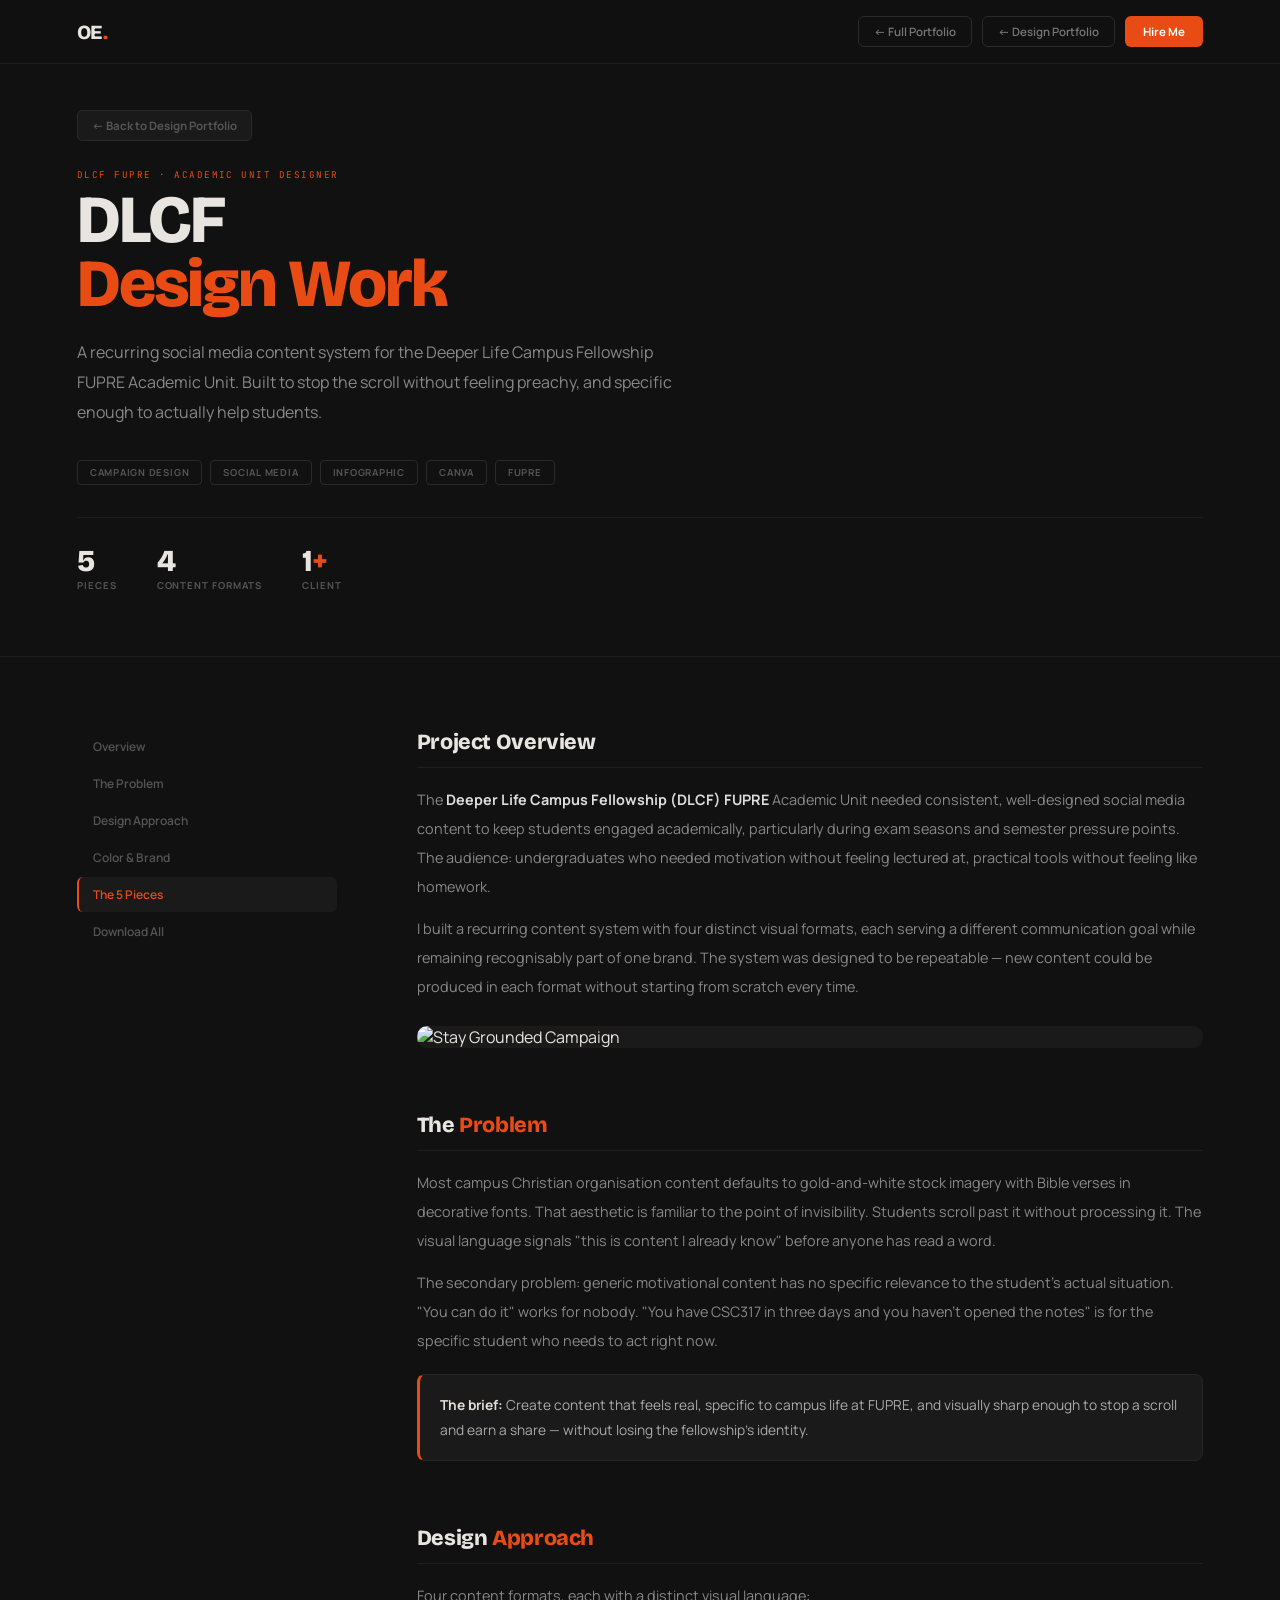
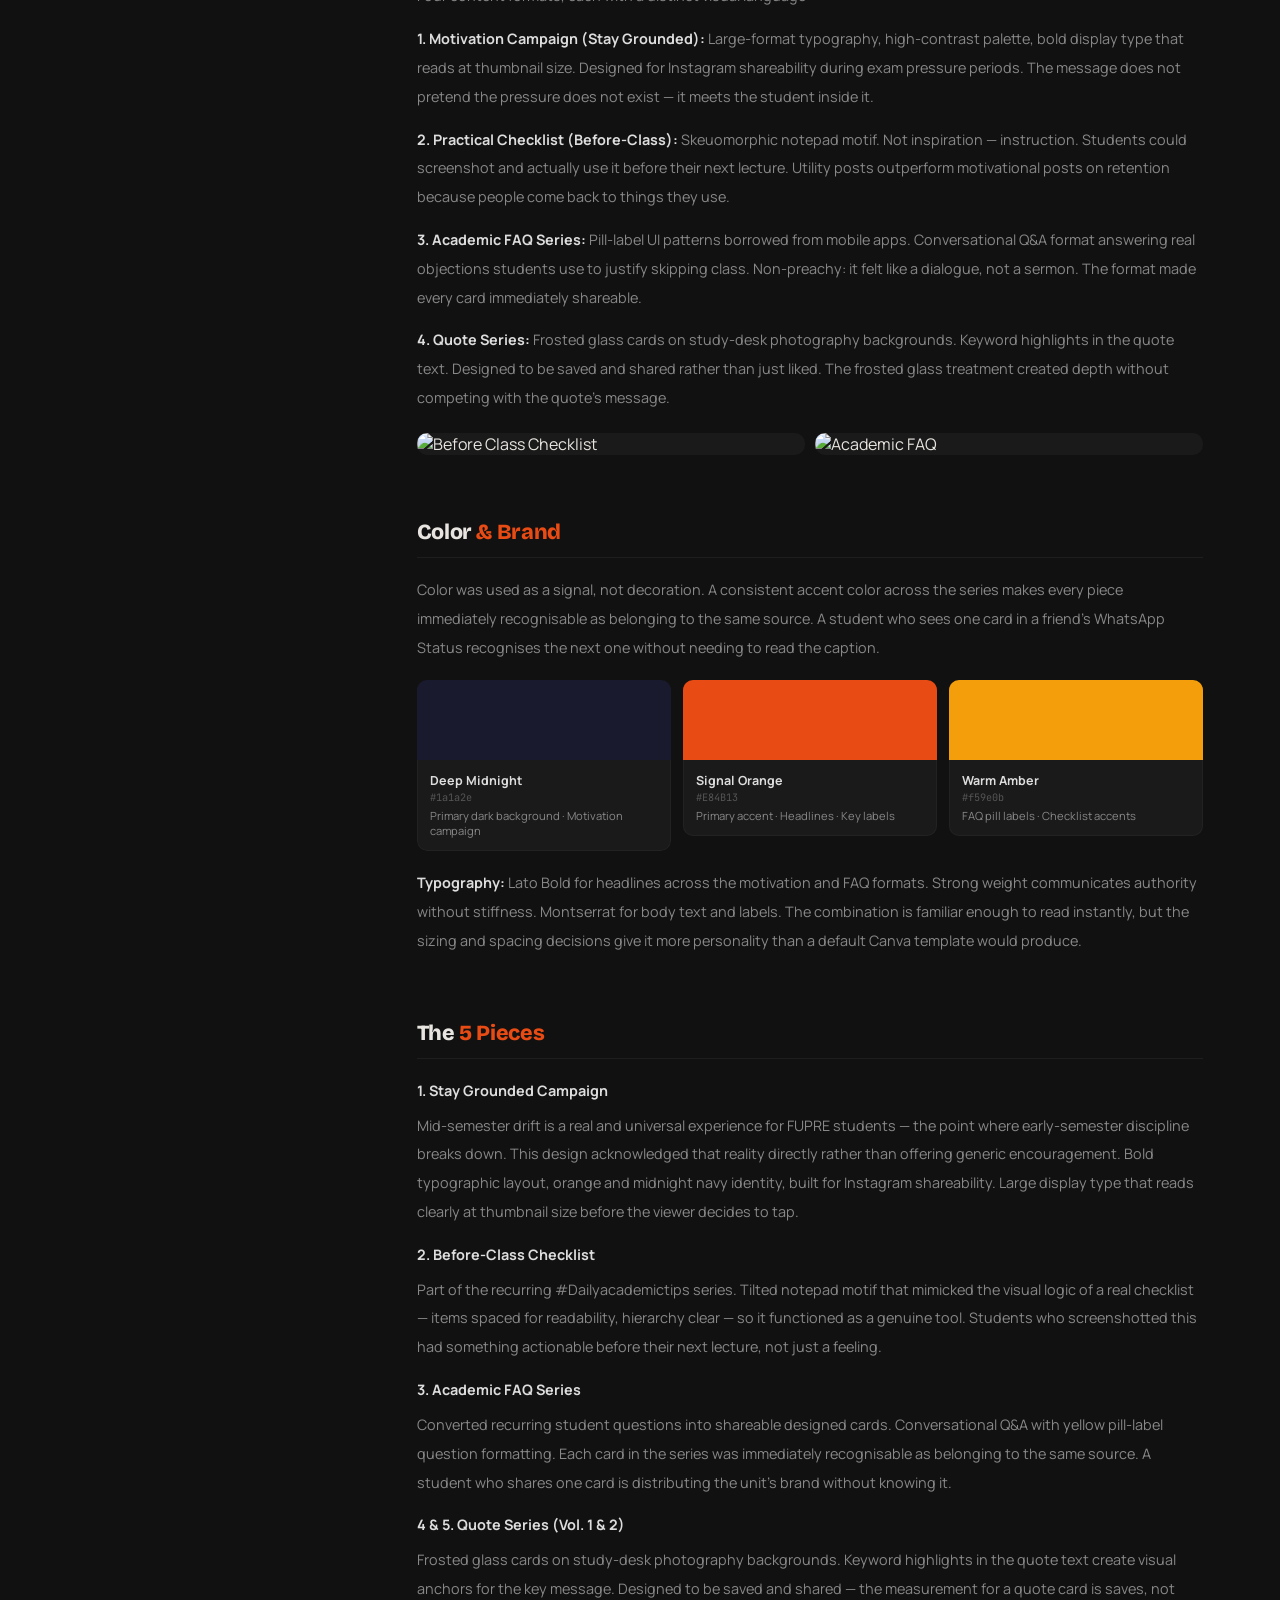
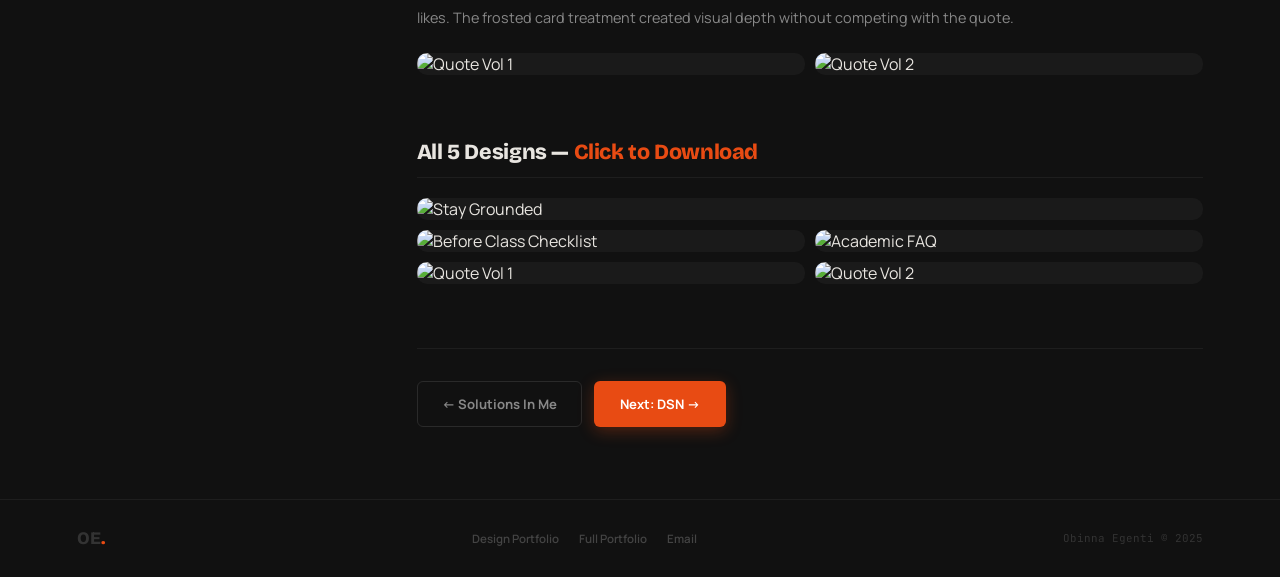
==== dlcf.html @ 2ea9c42a "Add files via upload" ====
<!DOCTYPE html>
<html lang="en">
<head>
<meta charset="UTF-8">
<meta name="viewport" content="width=device-width, initial-scale=1.0">
<title>DLCF Design Work — Obinna Egenti</title>
<link rel="stylesheet" href="style.css">
</head>
<body>

<nav>
  <a href="index.html" class="nav-logo">OE<span>.</span></a>
  <div class="nav-links">
    <a href="https://obinna18.github.io" class="nav-link hide-mob">← Full Portfolio</a>
    <a href="index.html" class="nav-link">← Design Portfolio</a>
    <a href="mailto:preciousobinna260@gmail.com" class="nav-hire">Hire Me</a>
  </div>
</nav>

<div class="proj-page-hero">
  <a href="index.html" class="back-btn">← Back to Design Portfolio</a>
  <div class="proj-page-scope">DLCF FUPRE · Academic Unit Designer</div>
  <h1 class="proj-page-title">DLCF<br><em>Design Work</em></h1>
  <p class="proj-page-desc">A recurring social media content system for the Deeper Life Campus Fellowship FUPRE Academic Unit. Built to stop the scroll without feeling preachy, and specific enough to actually help students.</p>
  <div class="proj-badges">
    <span class="pbadge">Campaign Design</span>
    <span class="pbadge">Social Media</span>
    <span class="pbadge">Infographic</span>
    <span class="pbadge">Canva</span>
    <span class="pbadge">FUPRE</span>
  </div>
  <div class="proj-page-stats">
    <div class="pstat"><div class="pstat-num">5</div><div class="pstat-lbl">Pieces</div></div>
    <div class="pstat"><div class="pstat-num">4</div><div class="pstat-lbl">Content Formats</div></div>
    <div class="pstat"><div class="pstat-num">1<em>+</em></div><div class="pstat-lbl">Client</div></div>
  </div>
</div>

<div class="content-wrap">
  <div class="content-grid">
    <aside class="content-sidebar">
      <div class="cs-nav">
        <a href="#overview" class="active">Overview</a>
        <a href="#problem">The Problem</a>
        <a href="#approach">Design Approach</a>
        <a href="#colors">Color &amp; Brand</a>
        <a href="#pieces">The 5 Pieces</a>
        <a href="#designs">Download All</a>
      </div>
    </aside>

    <div class="content-body">

      <div class="cs-block" id="overview">
        <div class="cs-block-title">Project Overview</div>
        <p class="cs-p">The <strong>Deeper Life Campus Fellowship (DLCF) FUPRE</strong> Academic Unit needed consistent, well-designed social media content to keep students engaged academically, particularly during exam seasons and semester pressure points. The audience: undergraduates who needed motivation without feeling lectured at, practical tools without feeling like homework.</p>
        <p class="cs-p">I built a recurring content system with four distinct visual formats, each serving a different communication goal while remaining recognisably part of one brand. The system was designed to be repeatable — new content could be produced in each format without starting from scratch every time.</p>
        <div class="img-gallery one" style="margin-top:24px">
          <div class="gimg" onclick="dl('https://raw.githubusercontent.com/obinna18/Design/main/dlcf-stay-grounded.jpg','dlcf-stay-grounded.jpg')">
            <img src="https://raw.githubusercontent.com/obinna18/Design/main/dlcf-stay-grounded.jpg" alt="Stay Grounded Campaign">
          </div>
        </div>
      </div>

      <div class="cs-block" id="problem">
        <div class="cs-block-title">The <em>Problem</em></div>
        <p class="cs-p">Most campus Christian organisation content defaults to gold-and-white stock imagery with Bible verses in decorative fonts. That aesthetic is familiar to the point of invisibility. Students scroll past it without processing it. The visual language signals "this is content I already know" before anyone has read a word.</p>
        <p class="cs-p">The secondary problem: generic motivational content has no specific relevance to the student's actual situation. "You can do it" works for nobody. "You have CSC317 in three days and you haven't opened the notes" is for the specific student who needs to act right now.</p>
        <div class="highlight">
          <p><strong>The brief:</strong> Create content that feels real, specific to campus life at FUPRE, and visually sharp enough to stop a scroll and earn a share — without losing the fellowship's identity.</p>
        </div>
      </div>

      <div class="cs-block" id="approach">
        <div class="cs-block-title">Design <em>Approach</em></div>
        <p class="cs-p">Four content formats, each with a distinct visual language:</p>
        <p class="cs-p"><strong>1. Motivation Campaign (Stay Grounded):</strong> Large-format typography, high-contrast palette, bold display type that reads at thumbnail size. Designed for Instagram shareability during exam pressure periods. The message does not pretend the pressure does not exist — it meets the student inside it.</p>
        <p class="cs-p"><strong>2. Practical Checklist (Before-Class):</strong> Skeuomorphic notepad motif. Not inspiration — instruction. Students could screenshot and actually use it before their next lecture. Utility posts outperform motivational posts on retention because people come back to things they use.</p>
        <p class="cs-p"><strong>3. Academic FAQ Series:</strong> Pill-label UI patterns borrowed from mobile apps. Conversational Q&amp;A format answering real objections students use to justify skipping class. Non-preachy: it felt like a dialogue, not a sermon. The format made every card immediately shareable.</p>
        <p class="cs-p"><strong>4. Quote Series:</strong> Frosted glass cards on study-desk photography backgrounds. Keyword highlights in the quote text. Designed to be saved and shared rather than just liked. The frosted glass treatment created depth without competing with the quote's message.</p>
        <div class="img-gallery">
          <div class="gimg" onclick="dl('https://raw.githubusercontent.com/obinna18/Design/main/dlcf-before-class-checklist%20(1).jpg','dlcf-checklist.jpg')">
            <img src="https://raw.githubusercontent.com/obinna18/Design/main/dlcf-before-class-checklist%20(1).jpg" alt="Before Class Checklist">
          </div>
          <div class="gimg" onclick="dl('https://raw.githubusercontent.com/obinna18/Design/main/dlcf-academic-faq.jpg','dlcf-academic-faq.jpg')">
            <img src="https://raw.githubusercontent.com/obinna18/Design/main/dlcf-academic-faq.jpg" alt="Academic FAQ">
          </div>
        </div>
      </div>

      <div class="cs-block" id="colors">
        <div class="cs-block-title">Color <em>&amp; Brand</em></div>
        <p class="cs-p">Color was used as a signal, not decoration. A consistent accent color across the series makes every piece immediately recognisable as belonging to the same source. A student who sees one card in a friend's WhatsApp Status recognises the next one without needing to read the caption.</p>
        <div class="color-row">
          <div class="swatch">
            <div class="swatch-color" style="background:#1a1a2e"></div>
            <div class="swatch-info">
              <div class="swatch-name">Deep Midnight</div>
              <div class="swatch-hex">#1a1a2e</div>
              <div class="swatch-role">Primary dark background · Motivation campaign</div>
            </div>
          </div>
          <div class="swatch">
            <div class="swatch-color" style="background:#E84B13"></div>
            <div class="swatch-info">
              <div class="swatch-name">Signal Orange</div>
              <div class="swatch-hex">#E84B13</div>
              <div class="swatch-role">Primary accent · Headlines · Key labels</div>
            </div>
          </div>
          <div class="swatch">
            <div class="swatch-color" style="background:#f59e0b"></div>
            <div class="swatch-info">
              <div class="swatch-name">Warm Amber</div>
              <div class="swatch-hex">#f59e0b</div>
              <div class="swatch-role">FAQ pill labels · Checklist accents</div>
            </div>
          </div>
        </div>
        <p class="cs-p"><strong>Typography:</strong> Lato Bold for headlines across the motivation and FAQ formats. Strong weight communicates authority without stiffness. Montserrat for body text and labels. The combination is familiar enough to read instantly, but the sizing and spacing decisions give it more personality than a default Canva template would produce.</p>
      </div>

      <div class="cs-block" id="pieces">
        <div class="cs-block-title">The <em>5 Pieces</em></div>

        <p class="cs-p" style="font-weight:700;color:#ddd;margin-bottom:6px;">1. Stay Grounded Campaign</p>
        <p class="cs-p">Mid-semester drift is a real and universal experience for FUPRE students — the point where early-semester discipline breaks down. This design acknowledged that reality directly rather than offering generic encouragement. Bold typographic layout, orange and midnight navy identity, built for Instagram shareability. Large display type that reads clearly at thumbnail size before the viewer decides to tap.</p>

        <p class="cs-p" style="font-weight:700;color:#ddd;margin-bottom:6px;">2. Before-Class Checklist</p>
        <p class="cs-p">Part of the recurring #Dailyacademictips series. Tilted notepad motif that mimicked the visual logic of a real checklist — items spaced for readability, hierarchy clear — so it functioned as a genuine tool. Students who screenshotted this had something actionable before their next lecture, not just a feeling.</p>

        <p class="cs-p" style="font-weight:700;color:#ddd;margin-bottom:6px;">3. Academic FAQ Series</p>
        <p class="cs-p">Converted recurring student questions into shareable designed cards. Conversational Q&amp;A with yellow pill-label question formatting. Each card in the series was immediately recognisable as belonging to the same source. A student who shares one card is distributing the unit's brand without knowing it.</p>

        <p class="cs-p" style="font-weight:700;color:#ddd;margin-bottom:6px;">4 &amp; 5. Quote Series (Vol. 1 &amp; 2)</p>
        <p class="cs-p">Frosted glass cards on study-desk photography backgrounds. Keyword highlights in the quote text create visual anchors for the key message. Designed to be saved and shared — the measurement for a quote card is saves, not likes. The frosted card treatment created visual depth without competing with the quote.</p>

        <div class="img-gallery">
          <div class="gimg" onclick="dl('https://raw.githubusercontent.com/obinna18/Design/main/dlcf-quote1.jpg','dlcf-quote1.jpg')">
            <img src="https://raw.githubusercontent.com/obinna18/Design/main/dlcf-quote1.jpg" alt="Quote Vol 1">
          </div>
          <div class="gimg" onclick="dl('https://raw.githubusercontent.com/obinna18/Design/main/dlcf-quote2.jpg','dlcf-quote2.jpg')">
            <img src="https://raw.githubusercontent.com/obinna18/Design/main/dlcf-quote2.jpg" alt="Quote Vol 2">
          </div>
        </div>
      </div>

      <div class="cs-block" id="designs">
        <div class="cs-block-title">All 5 Designs — <em>Click to Download</em></div>
        <div class="img-gallery">
          <div class="gimg span2" onclick="dl('https://raw.githubusercontent.com/obinna18/Design/main/dlcf-stay-grounded.jpg','dlcf-stay-grounded.jpg')">
            <img src="https://raw.githubusercontent.com/obinna18/Design/main/dlcf-stay-grounded.jpg" alt="Stay Grounded">
          </div>
          <div class="gimg" onclick="dl('https://raw.githubusercontent.com/obinna18/Design/main/dlcf-before-class-checklist%20(1).jpg','dlcf-checklist.jpg')">
            <img src="https://raw.githubusercontent.com/obinna18/Design/main/dlcf-before-class-checklist%20(1).jpg" alt="Before Class Checklist">
          </div>
          <div class="gimg" onclick="dl('https://raw.githubusercontent.com/obinna18/Design/main/dlcf-academic-faq.jpg','dlcf-academic-faq.jpg')">
            <img src="https://raw.githubusercontent.com/obinna18/Design/main/dlcf-academic-faq.jpg" alt="Academic FAQ">
          </div>
          <div class="gimg" onclick="dl('https://raw.githubusercontent.com/obinna18/Design/main/dlcf-quote1.jpg','dlcf-quote1.jpg')">
            <img src="https://raw.githubusercontent.com/obinna18/Design/main/dlcf-quote1.jpg" alt="Quote Vol 1">
          </div>
          <div class="gimg" onclick="dl('https://raw.githubusercontent.com/obinna18/Design/main/dlcf-quote2.jpg','dlcf-quote2.jpg')">
            <img src="https://raw.githubusercontent.com/obinna18/Design/main/dlcf-quote2.jpg" alt="Quote Vol 2">
          </div>
        </div>
      </div>

      <div style="display:flex;gap:12px;flex-wrap:wrap;padding-top:32px;border-top:1px solid #1e1e1e;">
        <a href="sim.html" class="btn-ghost">← Solutions In Me</a>
        <a href="dsn.html" class="btn-orange">Next: DSN →</a>
      </div>

    </div>
  </div>
</div>

<footer>
  <div class="foot-logo">OE<span>.</span></div>
  <div class="foot-links">
    <a href="index.html">Design Portfolio</a>
    <a href="https://obinna18.github.io">Full Portfolio</a>
    <a href="mailto:preciousobinna260@gmail.com">Email</a>
  </div>
  <div class="foot-copy">Obinna Egenti &copy; 2025</div>
</footer>

<script>
function dl(url,name){var a=document.createElement('a');a.href=url;a.download=name||'design.jpg';a.target='_blank';document.body.appendChild(a);a.click();document.body.removeChild(a);}
var blocks=document.querySelectorAll('.cs-block');var links=document.querySelectorAll('.cs-nav a');
window.addEventListener('scroll',function(){var pos=window.scrollY+100;blocks.forEach(function(b){if(b.offsetTop<=pos&&b.offsetTop+b.offsetHeight>pos){links.forEach(function(l){l.classList.remove('active')});var active=document.querySelector('.cs-nav a[href="#'+b.id+'"]');if(active)active.classList.add('active');}});});
</script>
</body>
</html>
---- style.css ----
@import url('https://fonts.googleapis.com/css2?family=Bricolage+Grotesque:opsz,wght@12..96,600;12..96,700;12..96,800&family=Manrope:wght@400;500;600;700&family=JetBrains+Mono:wght@400;500&display=swap');

*,*::before,*::after{box-sizing:border-box;margin:0;padding:0}
html{scroll-behavior:smooth}
body{
  background:#111;color:#E8E5E0;
  font-family:'Manrope',sans-serif;
  -webkit-font-smoothing:antialiased;
  overflow-x:hidden;
}
a{color:inherit;text-decoration:none}
img{display:block;max-width:100%}
button{cursor:pointer;font-family:inherit;border:none;background:none}

:root{
  --orange:#E84B13;
  --orange-dark:#c93d0a;
  --bg:#111;
  --card:#1A1A1A;
  --border:#252525;
  --muted:#888;
  --faint:#444;
}

/* ── NAV ── */
nav{
  position:fixed;top:0;left:0;right:0;z-index:100;
  display:flex;align-items:center;justify-content:space-between;
  padding:0 6%;height:64px;
  background:rgba(17,17,17,0.97);
  backdrop-filter:blur(16px);
  border-bottom:1px solid #1e1e1e;
}
.nav-logo{
  font-family:'Bricolage Grotesque',sans-serif;
  font-size:1.25rem;font-weight:800;letter-spacing:-.02em;
}
.nav-logo span{color:var(--orange)}
.nav-links{display:flex;align-items:center;gap:10px;flex-wrap:wrap}
.nav-link{
  padding:7px 15px;border-radius:6px;
  border:1px solid #2a2a2a;
  font-size:.72rem;font-weight:600;color:#777;
  transition:all .2s;white-space:nowrap;
}
.nav-link:hover{border-color:var(--orange);color:var(--orange)}
.nav-hire{
  padding:8px 18px;border-radius:6px;
  background:var(--orange);color:#fff;
  font-size:.72rem;font-weight:700;
  transition:background .2s,transform .15s;display:inline-block;white-space:nowrap;
}
.nav-hire:hover{background:var(--orange-dark);transform:translateY(-1px)}

/* ── SECTION LABELS ── */
.eyebrow{
  font-family:'JetBrains Mono',monospace;
  font-size:.6rem;color:var(--orange);
  text-transform:uppercase;letter-spacing:.18em;
  margin-bottom:8px;display:block;
}
.section-title{
  font-family:'Bricolage Grotesque',sans-serif;
  font-size:clamp(1.7rem,3.2vw,2.4rem);
  font-weight:800;letter-spacing:-.025em;
  margin-bottom:40px;
}

/* ── BUTTONS ── */
.btn-orange{
  display:inline-flex;align-items:center;gap:6px;
  background:var(--orange);color:#fff;
  border-radius:6px;padding:13px 26px;
  font-size:.82rem;font-weight:700;
  transition:background .2s,transform .15s,box-shadow .2s;
  box-shadow:0 4px 16px rgba(232,75,19,.3);
}
.btn-orange:hover{background:var(--orange-dark);transform:translateY(-2px);box-shadow:0 8px 24px rgba(232,75,19,.4)}
.btn-ghost{
  display:inline-flex;align-items:center;gap:6px;
  padding:13px 24px;border-radius:6px;
  border:1px solid #2a2a2a;color:#888;
  font-size:.82rem;font-weight:700;
  transition:border-color .2s,color .2s;
}
.btn-ghost:hover{border-color:var(--orange);color:var(--orange)}

/* ── PROJECT CARD (Joshua style) ── */
.project-card{
  background:var(--card);
  border:1px solid var(--border);
  border-radius:16px;overflow:hidden;
  display:grid;grid-template-columns:1.1fr 1fr;
  transition:border-color .25s,transform .3s,box-shadow .3s;
}
.project-card:hover{
  border-color:var(--orange);
  transform:translateY(-3px);
  box-shadow:0 20px 60px rgba(0,0,0,.5);
}
.proj-img{background:#141414;position:relative;overflow:hidden;min-height:300px}
.proj-hero{width:100%;height:228px;object-fit:cover;object-position:top;display:block;transition:transform .4s}
.project-card:hover .proj-hero{transform:scale(1.04)}
.proj-thumbs{display:grid;grid-template-columns:1fr 1fr 1fr;gap:2px;padding:2px;background:#0d0d0d}
.proj-thumbs img{width:100%;height:66px;object-fit:cover;object-position:top;transition:transform .4s}
.project-card:hover .proj-thumbs img{transform:scale(1.05)}
.proj-img.solo .proj-hero{height:300px}
.proj-body{padding:34px 30px;display:flex;flex-direction:column;justify-content:space-between;gap:12px}
.proj-scope{font-family:'JetBrains Mono',monospace;font-size:.57rem;color:var(--orange);text-transform:uppercase;letter-spacing:.14em;margin-bottom:4px}
.proj-name{font-family:'Bricolage Grotesque',sans-serif;font-size:1.45rem;font-weight:800;letter-spacing:-.02em;line-height:1.1;margin-bottom:10px}
.proj-desc{font-size:.85rem;line-height:1.9;color:var(--muted);flex:1}
.proj-footer{display:flex;flex-direction:column;gap:12px;margin-top:14px}
.tag-row{display:flex;flex-wrap:wrap;gap:6px}
.tag{padding:4px 10px;border-radius:4px;border:1px solid #2a2a2a;background:#1f1f1f;font-size:.62rem;font-weight:600;color:#666;letter-spacing:.04em}
.btn-view{
  display:inline-flex;align-items:center;gap:6px;
  background:var(--orange);color:#fff;
  border-radius:6px;padding:12px 22px;
  font-size:.8rem;font-weight:700;width:fit-content;
  transition:background .2s,transform .15s,box-shadow .2s;
  box-shadow:0 4px 14px rgba(232,75,19,.3);
}
.btn-view:hover{background:var(--orange-dark);transform:translateY(-1px);box-shadow:0 7px 20px rgba(232,75,19,.4)}

/* ── TOOLKIT ── */
.toolkit-grid{display:grid;grid-template-columns:repeat(3,1fr);gap:10px}
.tool-chip{
  padding:15px 18px;border:1px solid #222;border-radius:8px;
  background:#141414;font-size:.82rem;font-weight:700;color:#aaa;
  transition:border-color .2s,color .2s;
}
.tool-chip:hover{border-color:var(--orange);color:#fff}

/* ── CONTACT ── */
.contact-box{
  background:#0d0d0d;border:1px solid #1e1e1e;border-radius:16px;
  padding:56px 48px;text-align:center;
}
.contact-box h2{font-family:'Bricolage Grotesque',sans-serif;font-size:clamp(1.8rem,4vw,3rem);font-weight:800;letter-spacing:-.025em;line-height:1;margin-bottom:14px}
.contact-box h2 em{color:var(--orange);font-style:normal}
.contact-box p{font-size:.9rem;color:var(--muted);margin-bottom:36px;line-height:1.7}
.contact-btns{display:flex;gap:12px;justify-content:center;flex-wrap:wrap}

/* ── FOOTER ── */
footer{
  padding:28px 6%;border-top:1px solid #1e1e1e;
  display:flex;align-items:center;justify-content:space-between;flex-wrap:wrap;gap:12px;
}
.foot-logo{font-family:'Bricolage Grotesque',sans-serif;font-size:1.1rem;font-weight:800;color:#333}
.foot-logo span{color:var(--orange)}
.foot-links{display:flex;gap:20px}
.foot-links a{font-size:.72rem;font-weight:600;color:#444;transition:color .2s}
.foot-links a:hover{color:var(--orange)}
.foot-copy{font-size:.68rem;color:#333;font-family:'JetBrains Mono',monospace}

/* ── PROJECT PAGE STYLES ── */
.proj-page-hero{
  padding:110px 6% 64px;
  border-bottom:1px solid #1e1e1e;
}
.back-btn{
  display:inline-flex;align-items:center;gap:6px;
  font-size:.72rem;font-weight:700;color:#555;
  padding:7px 14px;border:1px solid #2a2a2a;border-radius:5px;
  background:#1a1a1a;margin-bottom:28px;
  transition:all .2s;
}
.back-btn:hover{color:var(--orange);border-color:var(--orange)}
.proj-page-scope{font-family:'JetBrains Mono',monospace;font-size:.58rem;color:var(--orange);text-transform:uppercase;letter-spacing:.16em;margin-bottom:8px}
.proj-page-title{font-family:'Bricolage Grotesque',sans-serif;font-size:clamp(2.4rem,5.5vw,4.2rem);font-weight:800;letter-spacing:-.03em;line-height:.95;margin-bottom:20px}
.proj-page-title em{color:var(--orange);font-style:normal}
.proj-page-desc{font-size:1rem;line-height:1.9;color:var(--muted);max-width:620px;margin-bottom:32px}
.proj-badges{display:flex;flex-wrap:wrap;gap:8px;margin-bottom:32px}
.pbadge{font-size:.6rem;font-weight:700;letter-spacing:.08em;text-transform:uppercase;padding:5px 12px;border-radius:4px;border:1px solid #2a2a2a;color:#555}
.proj-page-stats{display:flex;gap:40px;flex-wrap:wrap;padding-top:28px;border-top:1px solid #1e1e1e}
.pstat{display:flex;flex-direction:column;gap:3px}
.pstat-num{font-family:'Bricolage Grotesque',sans-serif;font-size:1.9rem;font-weight:800;line-height:1}
.pstat-num em{color:var(--orange);font-style:normal}
.pstat-lbl{font-size:.6rem;font-weight:700;color:#555;text-transform:uppercase;letter-spacing:.1em}

/* ── CONTENT SECTIONS ── */
.content-wrap{padding:72px 6%}
.content-grid{display:grid;grid-template-columns:260px 1fr;gap:80px;align-items:start}
.content-sidebar{position:sticky;top:84px}
.cs-nav{display:flex;flex-direction:column;gap:2px}
.cs-nav a{
  padding:9px 14px;border-radius:6px;
  font-size:.75rem;font-weight:600;color:#555;
  transition:all .2s;border-left:2px solid transparent;
}
.cs-nav a:hover,.cs-nav a.active{color:var(--orange);border-left-color:var(--orange);background:#1a1a1a}
.content-body{min-width:0}
.cs-block{margin-bottom:64px;scroll-margin-top:84px}
.cs-block-title{
  font-family:'Bricolage Grotesque',sans-serif;
  font-size:1.35rem;font-weight:800;letter-spacing:-.018em;
  margin-bottom:18px;padding-bottom:12px;
  border-bottom:1px solid #1e1e1e;
}
.cs-block-title em{color:var(--orange);font-style:normal}
.cs-p{font-size:.9rem;line-height:2;color:var(--muted);margin-bottom:14px}
.cs-p strong{color:#ddd;font-weight:700}
.cs-p em{color:var(--orange);font-style:normal}

/* Color swatches */
.color-row{display:flex;gap:12px;flex-wrap:wrap;margin:18px 0}
.swatch{border-radius:10px;overflow:hidden;flex:1;min-width:140px}
.swatch-color{height:80px}
.swatch-info{padding:12px;background:#1a1a1a;border:1px solid #222;border-top:none;border-radius:0 0 10px 10px}
.swatch-name{font-size:.78rem;font-weight:700;color:#ddd;margin-bottom:2px}
.swatch-hex{font-family:'JetBrains Mono',monospace;font-size:.64rem;color:#555}
.swatch-role{font-size:.7rem;color:var(--muted);margin-top:4px}

/* Image gallery */
.img-gallery{display:grid;grid-template-columns:1fr 1fr;gap:10px;margin:20px 0}
.img-gallery.one{grid-template-columns:1fr}
.img-gallery.three{grid-template-columns:1fr 1fr 1fr}
.gimg{border-radius:10px;overflow:hidden;background:#1a1a1a;cursor:pointer;position:relative;transition:transform .25s}
.gimg:hover{transform:scale(1.01)}
.gimg img{width:100%;display:block;object-fit:cover}
.gimg::after{
  content:'↓ Download';
  position:absolute;bottom:8px;right:8px;
  background:rgba(0,0,0,.85);color:#fff;
  font-size:.58rem;font-weight:700;letter-spacing:.06em;
  padding:4px 10px;border-radius:4px;
  opacity:0;transition:opacity .2s;
}
.gimg:hover::after{opacity:1}
.gimg.span2{grid-column:span 2}

/* Highlight box */
.highlight{
  background:#1a1a1a;border:1px solid #252525;border-left:3px solid var(--orange);
  border-radius:8px;padding:18px 20px;margin:18px 0;
}
.highlight p{font-size:.86rem;line-height:1.8;color:#aaa;margin:0}
.highlight p strong{color:#e0ddd8}

/* ── RESPONSIVE ── */
@media(max-width:900px){
  .content-grid{grid-template-columns:1fr;gap:40px}
  .content-sidebar{display:none}
  .project-card{grid-template-columns:1fr}
  .proj-img{min-height:200px}
  .proj-hero{height:180px}
  .proj-img.solo .proj-hero{height:220px}
  .proj-body{padding:24px 20px}
  .toolkit-grid{grid-template-columns:1fr 1fr}
  .contact-box{padding:40px 24px}
}
@media(max-width:540px){
  nav{padding:0 5%}
  .nav-link.hide-mob{display:none}
  .img-gallery{grid-template-columns:1fr}
  .gimg.span2{grid-column:span 1}
  .toolkit-grid{grid-template-columns:1fr}
  .color-row{flex-direction:column}
  .proj-page-stats{gap:24px}
}
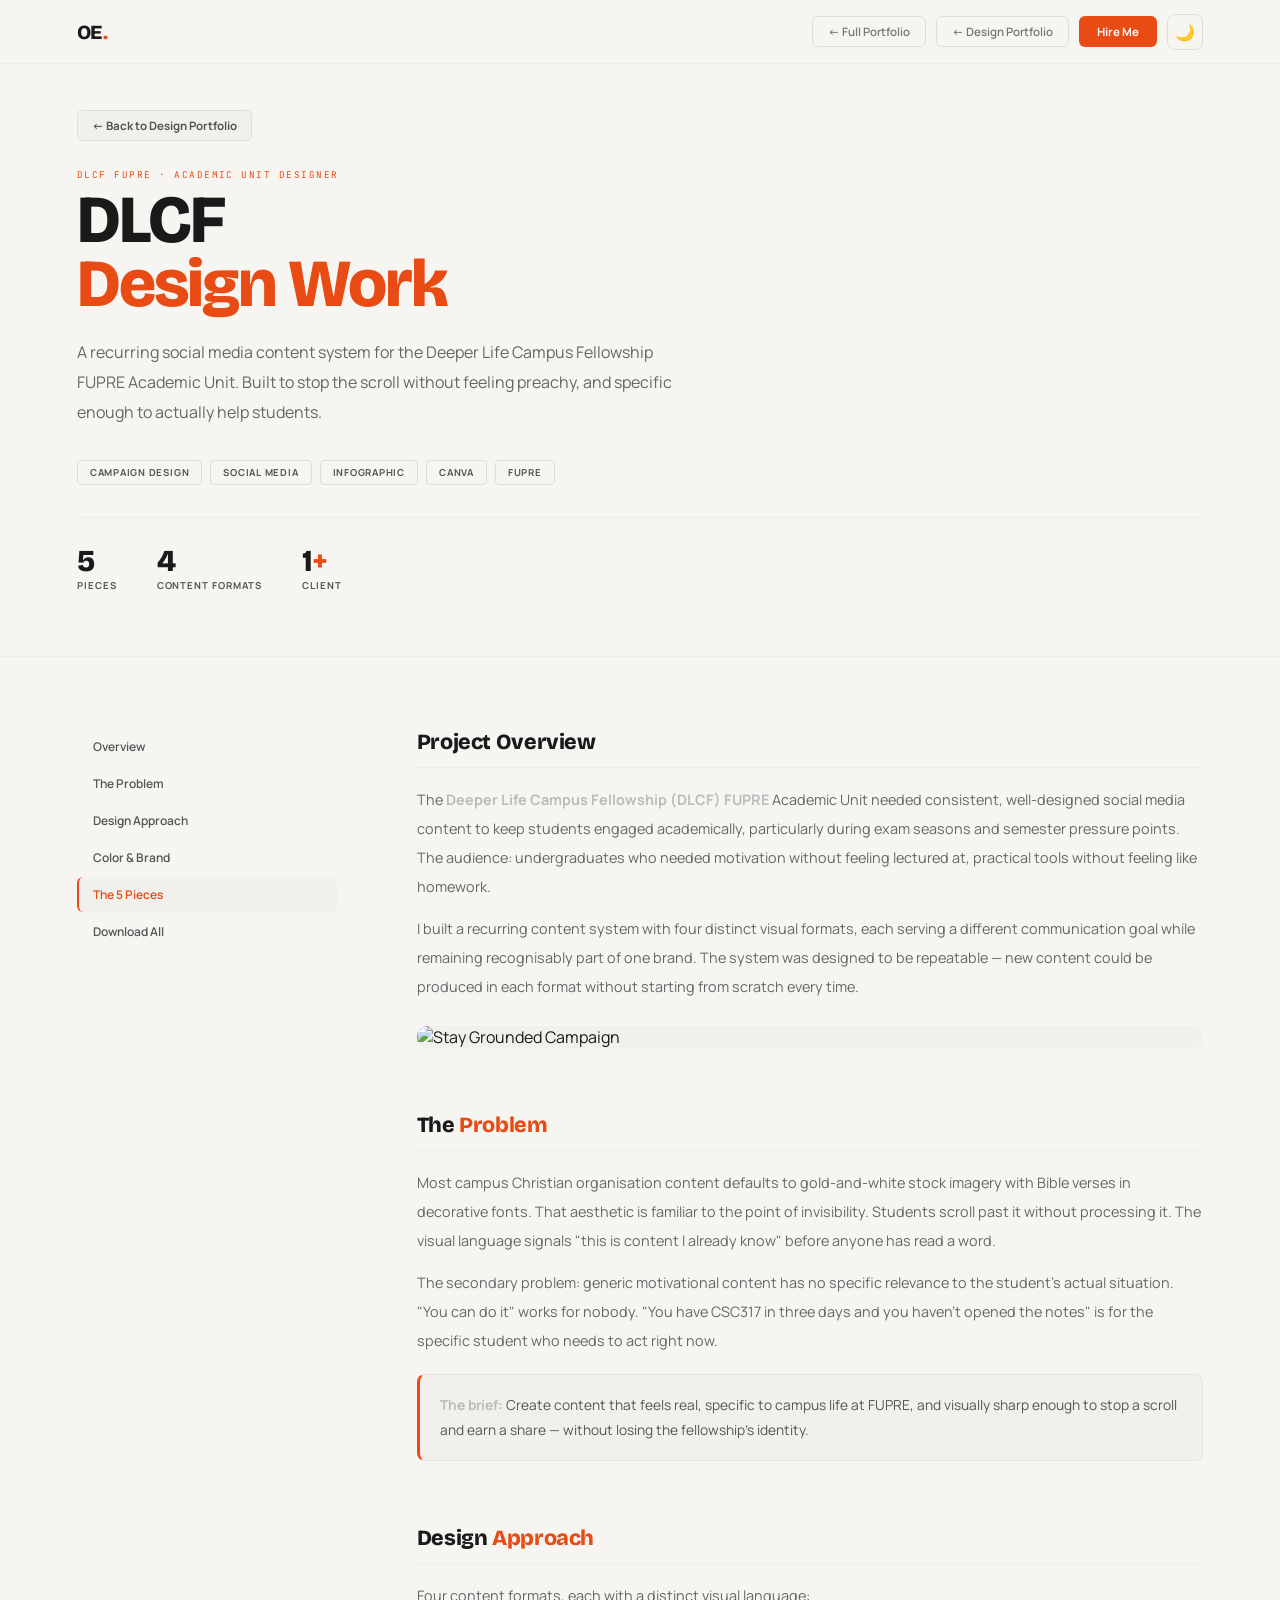
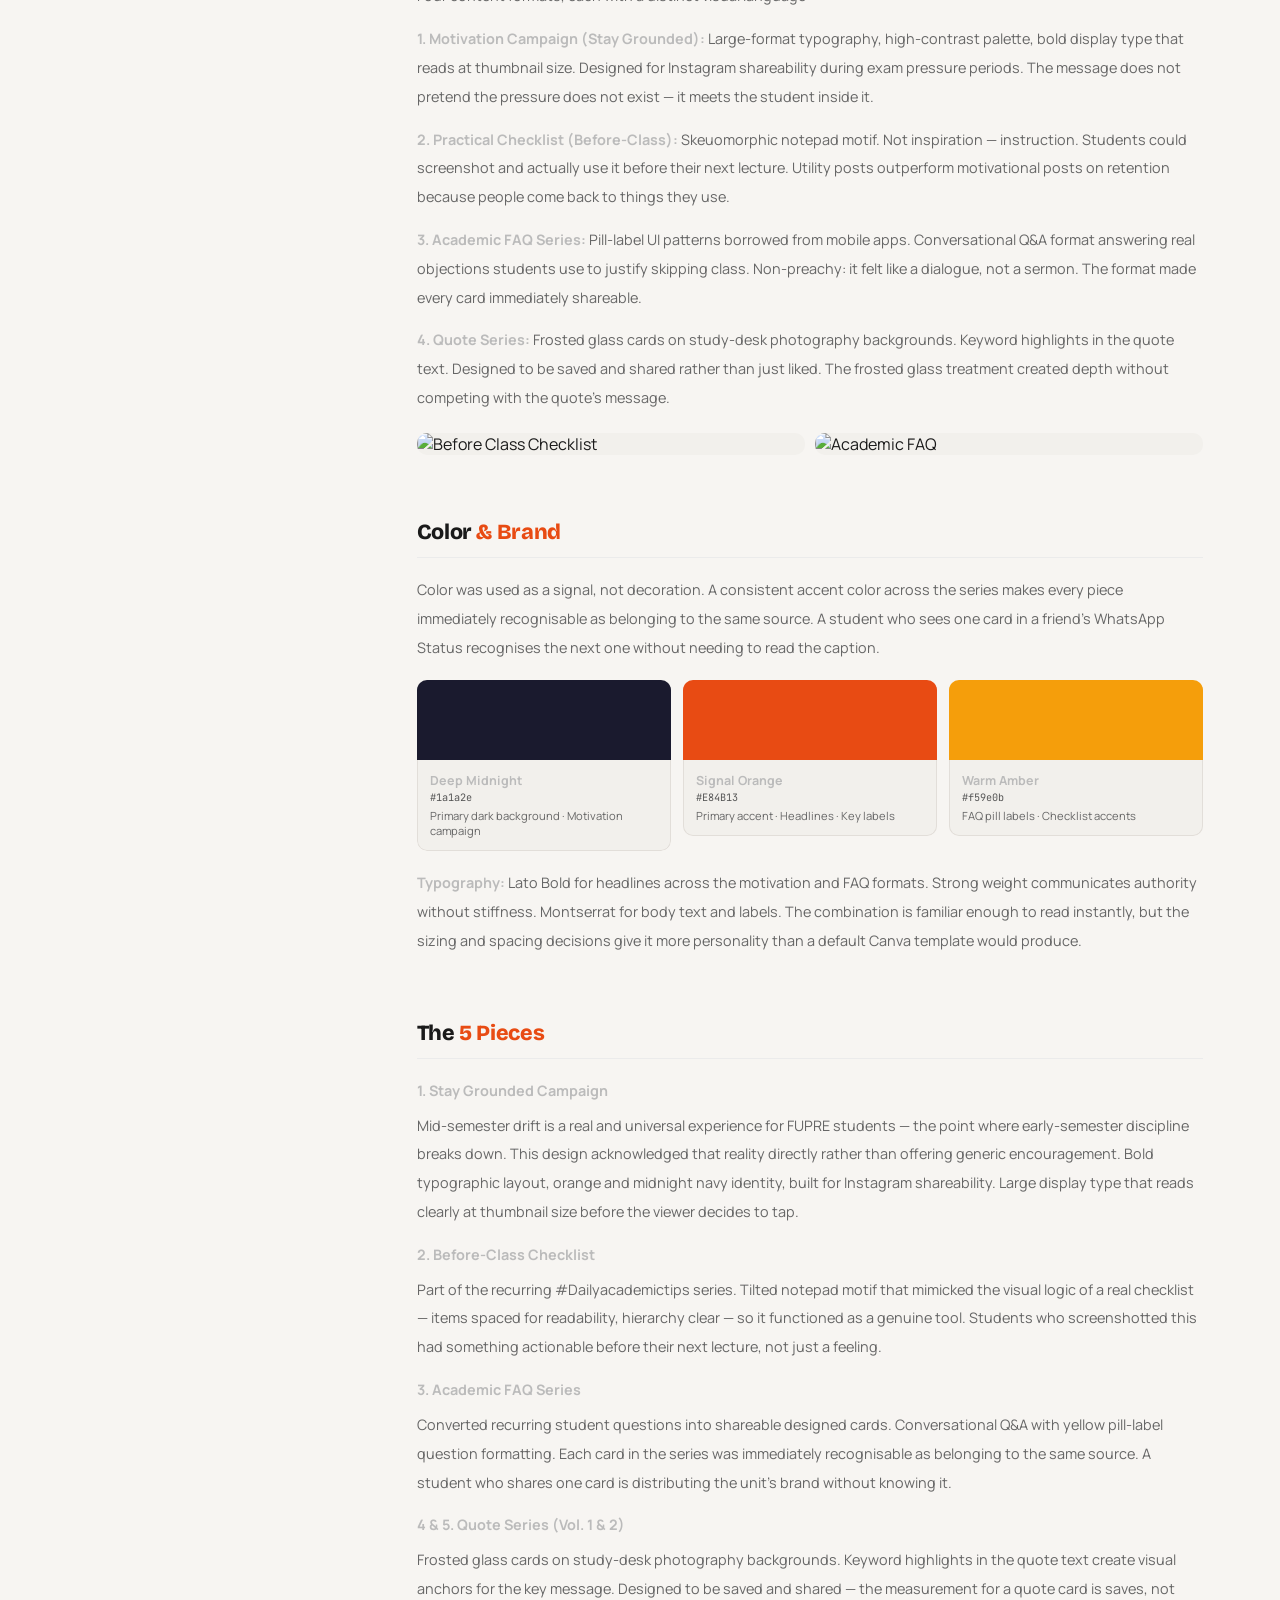
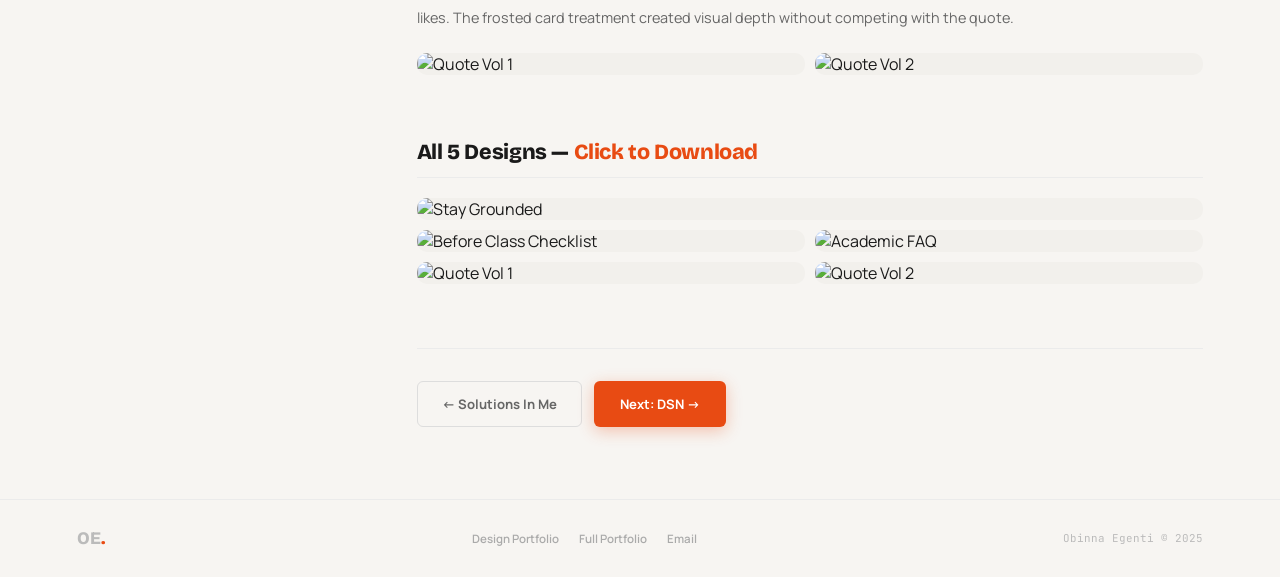
==== commit d9e5233c: "Add files via upload" ====
--- a/dlcf.html
+++ b/dlcf.html
@@ -14,6 +14,7 @@
     <a href="https://obinna18.github.io" class="nav-link hide-mob">← Full Portfolio</a>
     <a href="index.html" class="nav-link">← Design Portfolio</a>
     <a href="mailto:preciousobinna260@gmail.com" class="nav-hire">Hire Me</a>
+    <button class="theme-toggle" id="themeToggle" aria-label="Toggle theme" title="Toggle dark/light mode">🌙</button>
   </div>
 </nav>
 
@@ -123,16 +124,16 @@
       <div class="cs-block" id="pieces">
         <div class="cs-block-title">The <em>5 Pieces</em></div>
 
-        <p class="cs-p" style="font-weight:700;color:#ddd;margin-bottom:6px;">1. Stay Grounded Campaign</p>
+        <p class="cs-p" style="font-weight:700;color:var(--swatch-name-color);margin-bottom:6px;">1. Stay Grounded Campaign</p>
         <p class="cs-p">Mid-semester drift is a real and universal experience for FUPRE students — the point where early-semester discipline breaks down. This design acknowledged that reality directly rather than offering generic encouragement. Bold typographic layout, orange and midnight navy identity, built for Instagram shareability. Large display type that reads clearly at thumbnail size before the viewer decides to tap.</p>
 
-        <p class="cs-p" style="font-weight:700;color:#ddd;margin-bottom:6px;">2. Before-Class Checklist</p>
+        <p class="cs-p" style="font-weight:700;color:var(--swatch-name-color);margin-bottom:6px;">2. Before-Class Checklist</p>
         <p class="cs-p">Part of the recurring #Dailyacademictips series. Tilted notepad motif that mimicked the visual logic of a real checklist — items spaced for readability, hierarchy clear — so it functioned as a genuine tool. Students who screenshotted this had something actionable before their next lecture, not just a feeling.</p>
 
-        <p class="cs-p" style="font-weight:700;color:#ddd;margin-bottom:6px;">3. Academic FAQ Series</p>
+        <p class="cs-p" style="font-weight:700;color:var(--swatch-name-color);margin-bottom:6px;">3. Academic FAQ Series</p>
         <p class="cs-p">Converted recurring student questions into shareable designed cards. Conversational Q&amp;A with yellow pill-label question formatting. Each card in the series was immediately recognisable as belonging to the same source. A student who shares one card is distributing the unit's brand without knowing it.</p>
 
-        <p class="cs-p" style="font-weight:700;color:#ddd;margin-bottom:6px;">4 &amp; 5. Quote Series (Vol. 1 &amp; 2)</p>
+        <p class="cs-p" style="font-weight:700;color:var(--swatch-name-color);margin-bottom:6px;">4 &amp; 5. Quote Series (Vol. 1 &amp; 2)</p>
         <p class="cs-p">Frosted glass cards on study-desk photography backgrounds. Keyword highlights in the quote text create visual anchors for the key message. Designed to be saved and shared — the measurement for a quote card is saves, not likes. The frosted card treatment created visual depth without competing with the quote.</p>
 
         <div class="img-gallery">
@@ -166,7 +167,7 @@
         </div>
       </div>
 
-      <div style="display:flex;gap:12px;flex-wrap:wrap;padding-top:32px;border-top:1px solid #1e1e1e;">
+      <div style="display:flex;gap:12px;flex-wrap:wrap;padding-top:32px;border-top:1px solid var(--border-nav);">
         <a href="sim.html" class="btn-ghost">← Solutions In Me</a>
         <a href="dsn.html" class="btn-orange">Next: DSN →</a>
       </div>
@@ -190,5 +191,18 @@
 var blocks=document.querySelectorAll('.cs-block');var links=document.querySelectorAll('.cs-nav a');
 window.addEventListener('scroll',function(){var pos=window.scrollY+100;blocks.forEach(function(b){if(b.offsetTop<=pos&&b.offsetTop+b.offsetHeight>pos){links.forEach(function(l){l.classList.remove('active')});var active=document.querySelector('.cs-nav a[href="#'+b.id+'"]');if(active)active.classList.add('active');}});});
 </script>
+
+<script>
+(function(){
+  var btn = document.getElementById('themeToggle');
+  var stored = localStorage.getItem('theme');
+  if(stored === 'dark'){ document.body.classList.add('dark'); btn.textContent = '☀️'; }
+  btn.addEventListener('click', function(){
+    var isDark = document.body.classList.toggle('dark');
+    btn.textContent = isDark ? '☀️' : '🌙';
+    localStorage.setItem('theme', isDark ? 'dark' : 'light');
+  });
+})();
+</script>
 </body>
 </html>
--- a/style.css
+++ b/style.css
@@ -3,33 +3,118 @@
 *,*::before,*::after{box-sizing:border-box;margin:0;padding:0}
 html{scroll-behavior:smooth}
 body{
-  background:#111;color:#E8E5E0;
+  background:var(--bg);color:var(--text);
   font-family:'Manrope',sans-serif;
   -webkit-font-smoothing:antialiased;
   overflow-x:hidden;
+  transition:background .25s,color .25s;
 }
 a{color:inherit;text-decoration:none}
 img{display:block;max-width:100%}
 button{cursor:pointer;font-family:inherit;border:none;background:none}
 
+/* ── LIGHT THEME (default) ── */
 :root{
   --orange:#E84B13;
   --orange-dark:#c93d0a;
+  --bg:#F7F5F2;
+  --bg-nav:rgba(247,245,242,0.97);
+  --card:#FFFFFF;
+  --border:#E2DED9;
+  --border-nav:#EBEBEB;
+  --muted:#666;
+  --faint:#999;
+  --text:#1A1A1A;
+  --text-strong:#0D0D0D;
+  --text-dim:#555;
+  --nav-link-color:#777;
+  --nav-link-border:#DDD;
+  --card-inner:#F2F0EC;
+  --card-inner-border:#E8E5E0;
+  --thumb-bg:#E8E5E0;
+  --contact-box-bg:#EDEBE7;
+  --contact-box-border:#DEDBD6;
+  --sidebar-active-bg:#F0EDE9;
+  --foot-logo-color:#BBBBBB;
+  --foot-link-color:#AAAAAA;
+  --foot-copy-color:#CCCCCC;
+  --highlight-bg:#FAFAF8;
+  --highlight-border:#E8E5E0;
+  --swatch-info-bg:#F2F0EC;
+  --swatch-info-border:#E2DED9;
+  --swatch-name-color:var(--foot-logo-color);
+  --swatch-hex-color:#999;
+  --tool-chip-bg:#F5F3F0;
+  --tool-chip-border:#E0DDD8;
+  --tool-chip-color:var(--text-dim);
+  --tag-bg:#F5F3F0;
+  --tag-border:#E0DDD8;
+  --tag-color:var(--nav-link-color);
+  --back-btn-bg:#FFFFFF;
+  --back-btn-border:#DEDBD6;
+  --proj-img-bg:#F0EDE9;
+}
+
+/* ── DARK THEME ── */
+body.dark{
   --bg:#111;
+  --bg-nav:rgba(17,17,17,0.97);
   --card:#1A1A1A;
   --border:#252525;
+  --border-nav:#1e1e1e;
   --muted:#888;
   --faint:#444;
-}
+  --text:#E8E5E0;
+  --text-strong:#FFFFFF;
+  --text-dim:#555;
+  --nav-link-color:#777;
+  --nav-link-border:#2a2a2a;
+  --card-inner:#141414;
+  --card-inner-border:#0d0d0d;
+  --thumb-bg:#0d0d0d;
+  --contact-box-bg:#0d0d0d;
+  --contact-box-border:#1e1e1e;
+  --sidebar-active-bg:#1a1a1a;
+  --foot-logo-color:#333;
+  --foot-link-color:#444;
+  --foot-copy-color:var(--foot-logo-color);
+  --highlight-bg:#1a1a1a;
+  --highlight-border:#252525;
+  --swatch-info-bg:#1a1a1a;
+  --swatch-info-border:#222;
+  --swatch-name-color:#ddd;
+  --swatch-hex-color:var(--text-dim);
+  --tool-chip-bg:#141414;
+  --tool-chip-border:#222;
+  --tool-chip-color:#aaa;
+  --tag-bg:#1f1f1f;
+  --tag-border:#2a2a2a;
+  --tag-color:var(--tag-color);
+  --back-btn-bg:#1a1a1a;
+  --back-btn-border:#2a2a2a;
+  --proj-img-bg:#141414;
+}
+
+/* ── THEME TOGGLE BUTTON ── */
+.theme-toggle{
+  width:36px;height:36px;border-radius:8px;
+  border:1px solid var(--nav-link-border);
+  color:var(--nav-link-color);
+  background:none;
+  display:flex;align-items:center;justify-content:center;
+  font-size:1rem;flex-shrink:0;
+  transition:border-color .2s,color .2s,background .2s;
+}
+.theme-toggle:hover{border-color:var(--orange);color:var(--orange)}
 
 /* ── NAV ── */
 nav{
   position:fixed;top:0;left:0;right:0;z-index:100;
   display:flex;align-items:center;justify-content:space-between;
   padding:0 6%;height:64px;
-  background:rgba(17,17,17,0.97);
+  background:var(--bg-nav);
   backdrop-filter:blur(16px);
-  border-bottom:1px solid #1e1e1e;
+  border-bottom:1px solid var(--border-nav);
 }
 .nav-logo{
   font-family:'Bricolage Grotesque',sans-serif;
@@ -39,8 +124,8 @@
 .nav-links{display:flex;align-items:center;gap:10px;flex-wrap:wrap}
 .nav-link{
   padding:7px 15px;border-radius:6px;
-  border:1px solid #2a2a2a;
-  font-size:.72rem;font-weight:600;color:#777;
+  border:1px solid var(--nav-link-border);
+  font-size:.72rem;font-weight:600;color:var(--nav-link-color);
   transition:all .2s;white-space:nowrap;
 }
 .nav-link:hover{border-color:var(--orange);color:var(--orange)}
@@ -79,7 +164,7 @@
 .btn-ghost{
   display:inline-flex;align-items:center;gap:6px;
   padding:13px 24px;border-radius:6px;
-  border:1px solid #2a2a2a;color:#888;
+  border:1px solid var(--nav-link-border);color:var(--muted);
   font-size:.82rem;font-weight:700;
   transition:border-color .2s,color .2s;
 }
@@ -98,10 +183,10 @@
   transform:translateY(-3px);
   box-shadow:0 20px 60px rgba(0,0,0,.5);
 }
-.proj-img{background:#141414;position:relative;overflow:hidden;min-height:300px}
+.proj-img{background:var(--proj-img-bg);position:relative;overflow:hidden;min-height:300px}
 .proj-hero{width:100%;height:228px;object-fit:cover;object-position:top;display:block;transition:transform .4s}
 .project-card:hover .proj-hero{transform:scale(1.04)}
-.proj-thumbs{display:grid;grid-template-columns:1fr 1fr 1fr;gap:2px;padding:2px;background:#0d0d0d}
+.proj-thumbs{display:grid;grid-template-columns:1fr 1fr 1fr;gap:2px;padding:2px;background:var(--contact-box-bg)}
 .proj-thumbs img{width:100%;height:66px;object-fit:cover;object-position:top;transition:transform .4s}
 .project-card:hover .proj-thumbs img{transform:scale(1.05)}
 .proj-img.solo .proj-hero{height:300px}
@@ -111,7 +196,7 @@
 .proj-desc{font-size:.85rem;line-height:1.9;color:var(--muted);flex:1}
 .proj-footer{display:flex;flex-direction:column;gap:12px;margin-top:14px}
 .tag-row{display:flex;flex-wrap:wrap;gap:6px}
-.tag{padding:4px 10px;border-radius:4px;border:1px solid #2a2a2a;background:#1f1f1f;font-size:.62rem;font-weight:600;color:#666;letter-spacing:.04em}
+.tag{padding:4px 10px;border-radius:4px;border:1px solid var(--nav-link-border);background:var(--tag-bg);font-size:.62rem;font-weight:600;color:var(--tag-color);letter-spacing:.04em}
 .btn-view{
   display:inline-flex;align-items:center;gap:6px;
   background:var(--orange);color:#fff;
@@ -125,15 +210,15 @@
 /* ── TOOLKIT ── */
 .toolkit-grid{display:grid;grid-template-columns:repeat(3,1fr);gap:10px}
 .tool-chip{
-  padding:15px 18px;border:1px solid #222;border-radius:8px;
-  background:#141414;font-size:.82rem;font-weight:700;color:#aaa;
+  padding:15px 18px;border:1px solid var(--swatch-info-border);border-radius:8px;
+  background:var(--proj-img-bg);font-size:.82rem;font-weight:700;color:var(--tool-chip-color);
   transition:border-color .2s,color .2s;
 }
-.tool-chip:hover{border-color:var(--orange);color:#fff}
+.tool-chip:hover{border-color:var(--orange);color:var(--text-strong)}
 
 /* ── CONTACT ── */
 .contact-box{
-  background:#0d0d0d;border:1px solid #1e1e1e;border-radius:16px;
+  background:var(--contact-box-bg);border:1px solid var(--border-nav);border-radius:16px;
   padding:56px 48px;text-align:center;
 }
 .contact-box h2{font-family:'Bricolage Grotesque',sans-serif;font-size:clamp(1.8rem,4vw,3rem);font-weight:800;letter-spacing:-.025em;line-height:1;margin-bottom:14px}
@@ -143,26 +228,26 @@
 
 /* ── FOOTER ── */
 footer{
-  padding:28px 6%;border-top:1px solid #1e1e1e;
+  padding:28px 6%;border-top:1px solid var(--border-nav);
   display:flex;align-items:center;justify-content:space-between;flex-wrap:wrap;gap:12px;
 }
-.foot-logo{font-family:'Bricolage Grotesque',sans-serif;font-size:1.1rem;font-weight:800;color:#333}
+.foot-logo{font-family:'Bricolage Grotesque',sans-serif;font-size:1.1rem;font-weight:800;color:var(--foot-logo-color)}
 .foot-logo span{color:var(--orange)}
 .foot-links{display:flex;gap:20px}
-.foot-links a{font-size:.72rem;font-weight:600;color:#444;transition:color .2s}
+.foot-links a{font-size:.72rem;font-weight:600;color:var(--foot-link-color);transition:color .2s}
 .foot-links a:hover{color:var(--orange)}
-.foot-copy{font-size:.68rem;color:#333;font-family:'JetBrains Mono',monospace}
+.foot-copy{font-size:.68rem;color:var(--foot-logo-color);font-family:'JetBrains Mono',monospace}
 
 /* ── PROJECT PAGE STYLES ── */
 .proj-page-hero{
   padding:110px 6% 64px;
-  border-bottom:1px solid #1e1e1e;
+  border-bottom:1px solid var(--border-nav);
 }
 .back-btn{
   display:inline-flex;align-items:center;gap:6px;
-  font-size:.72rem;font-weight:700;color:#555;
-  padding:7px 14px;border:1px solid #2a2a2a;border-radius:5px;
-  background:#1a1a1a;margin-bottom:28px;
+  font-size:.72rem;font-weight:700;color:var(--text-dim);
+  padding:7px 14px;border:1px solid var(--nav-link-border);border-radius:5px;
+  background:var(--card-inner);margin-bottom:28px;
   transition:all .2s;
 }
 .back-btn:hover{color:var(--orange);border-color:var(--orange)}
@@ -171,12 +256,12 @@
 .proj-page-title em{color:var(--orange);font-style:normal}
 .proj-page-desc{font-size:1rem;line-height:1.9;color:var(--muted);max-width:620px;margin-bottom:32px}
 .proj-badges{display:flex;flex-wrap:wrap;gap:8px;margin-bottom:32px}
-.pbadge{font-size:.6rem;font-weight:700;letter-spacing:.08em;text-transform:uppercase;padding:5px 12px;border-radius:4px;border:1px solid #2a2a2a;color:#555}
-.proj-page-stats{display:flex;gap:40px;flex-wrap:wrap;padding-top:28px;border-top:1px solid #1e1e1e}
+.pbadge{font-size:.6rem;font-weight:700;letter-spacing:.08em;text-transform:uppercase;padding:5px 12px;border-radius:4px;border:1px solid var(--nav-link-border);color:var(--text-dim)}
+.proj-page-stats{display:flex;gap:40px;flex-wrap:wrap;padding-top:28px;border-top:1px solid var(--border-nav)}
 .pstat{display:flex;flex-direction:column;gap:3px}
 .pstat-num{font-family:'Bricolage Grotesque',sans-serif;font-size:1.9rem;font-weight:800;line-height:1}
 .pstat-num em{color:var(--orange);font-style:normal}
-.pstat-lbl{font-size:.6rem;font-weight:700;color:#555;text-transform:uppercase;letter-spacing:.1em}
+.pstat-lbl{font-size:.6rem;font-weight:700;color:var(--text-dim);text-transform:uppercase;letter-spacing:.1em}
 
 /* ── CONTENT SECTIONS ── */
 .content-wrap{padding:72px 6%}
@@ -185,37 +270,37 @@
 .cs-nav{display:flex;flex-direction:column;gap:2px}
 .cs-nav a{
   padding:9px 14px;border-radius:6px;
-  font-size:.75rem;font-weight:600;color:#555;
+  font-size:.75rem;font-weight:600;color:var(--text-dim);
   transition:all .2s;border-left:2px solid transparent;
 }
-.cs-nav a:hover,.cs-nav a.active{color:var(--orange);border-left-color:var(--orange);background:#1a1a1a}
+.cs-nav a:hover,.cs-nav a.active{color:var(--orange);border-left-color:var(--orange);background:var(--card-inner)}
 .content-body{min-width:0}
 .cs-block{margin-bottom:64px;scroll-margin-top:84px}
 .cs-block-title{
   font-family:'Bricolage Grotesque',sans-serif;
   font-size:1.35rem;font-weight:800;letter-spacing:-.018em;
   margin-bottom:18px;padding-bottom:12px;
-  border-bottom:1px solid #1e1e1e;
+  border-bottom:1px solid var(--border-nav);
 }
 .cs-block-title em{color:var(--orange);font-style:normal}
 .cs-p{font-size:.9rem;line-height:2;color:var(--muted);margin-bottom:14px}
-.cs-p strong{color:#ddd;font-weight:700}
+.cs-p strong{color:var(--swatch-name-color);font-weight:700}
 .cs-p em{color:var(--orange);font-style:normal}
 
 /* Color swatches */
 .color-row{display:flex;gap:12px;flex-wrap:wrap;margin:18px 0}
 .swatch{border-radius:10px;overflow:hidden;flex:1;min-width:140px}
 .swatch-color{height:80px}
-.swatch-info{padding:12px;background:#1a1a1a;border:1px solid #222;border-top:none;border-radius:0 0 10px 10px}
-.swatch-name{font-size:.78rem;font-weight:700;color:#ddd;margin-bottom:2px}
-.swatch-hex{font-family:'JetBrains Mono',monospace;font-size:.64rem;color:#555}
+.swatch-info{padding:12px;background:var(--card-inner);border:1px solid var(--swatch-info-border);border-top:none;border-radius:0 0 10px 10px}
+.swatch-name{font-size:.78rem;font-weight:700;color:var(--swatch-name-color);margin-bottom:2px}
+.swatch-hex{font-family:'JetBrains Mono',monospace;font-size:.64rem;color:var(--text-dim)}
 .swatch-role{font-size:.7rem;color:var(--muted);margin-top:4px}
 
 /* Image gallery */
 .img-gallery{display:grid;grid-template-columns:1fr 1fr;gap:10px;margin:20px 0}
 .img-gallery.one{grid-template-columns:1fr}
 .img-gallery.three{grid-template-columns:1fr 1fr 1fr}
-.gimg{border-radius:10px;overflow:hidden;background:#1a1a1a;cursor:pointer;position:relative;transition:transform .25s}
+.gimg{border-radius:10px;overflow:hidden;background:var(--card-inner);cursor:pointer;position:relative;transition:transform .25s}
 .gimg:hover{transform:scale(1.01)}
 .gimg img{width:100%;display:block;object-fit:cover}
 .gimg::after{
@@ -231,11 +316,11 @@
 
 /* Highlight box */
 .highlight{
-  background:#1a1a1a;border:1px solid #252525;border-left:3px solid var(--orange);
+  background:var(--card-inner);border:1px solid var(--highlight-border);border-left:3px solid var(--orange);
   border-radius:8px;padding:18px 20px;margin:18px 0;
 }
-.highlight p{font-size:.86rem;line-height:1.8;color:#aaa;margin:0}
-.highlight p strong{color:#e0ddd8}
+.highlight p{font-size:.86rem;line-height:1.8;color:var(--tool-chip-color);margin:0}
+.highlight p strong{color:var(--swatch-name-color)}
 
 /* ── RESPONSIVE ── */
 @media(max-width:900px){
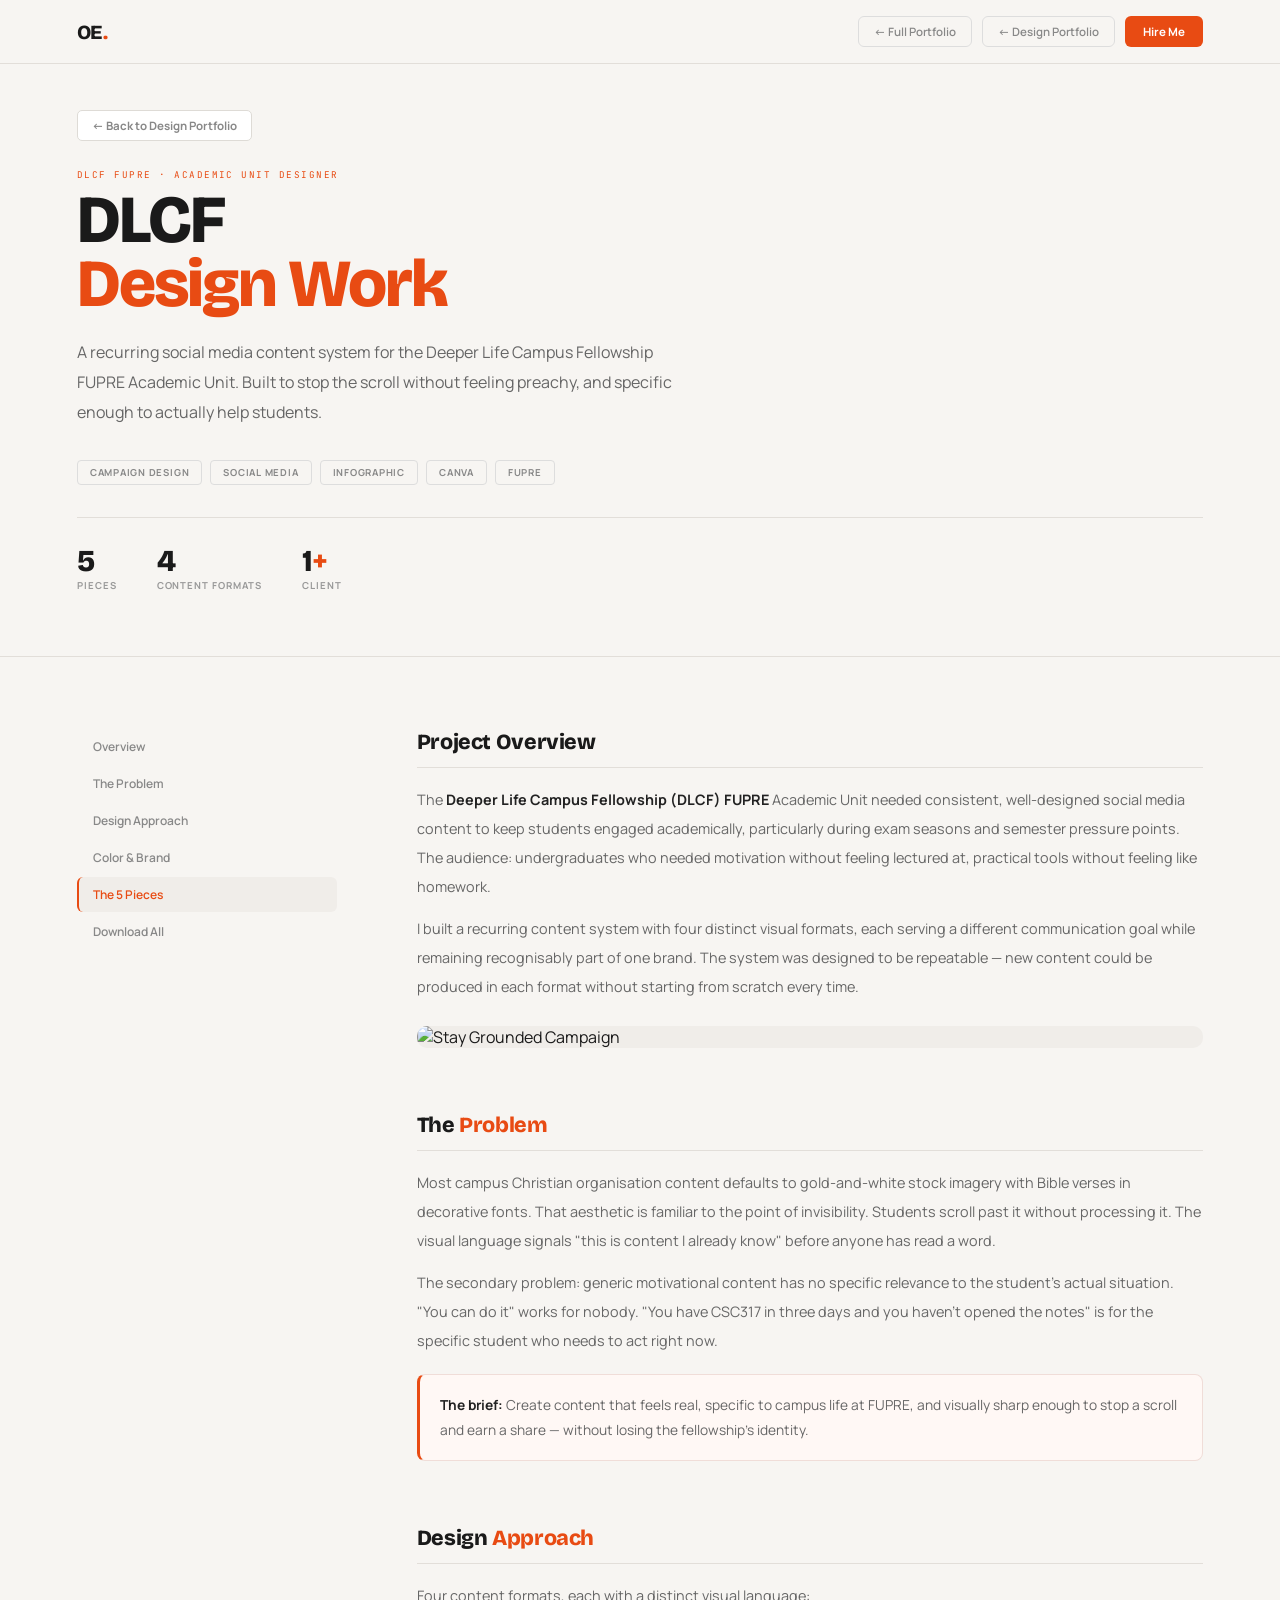
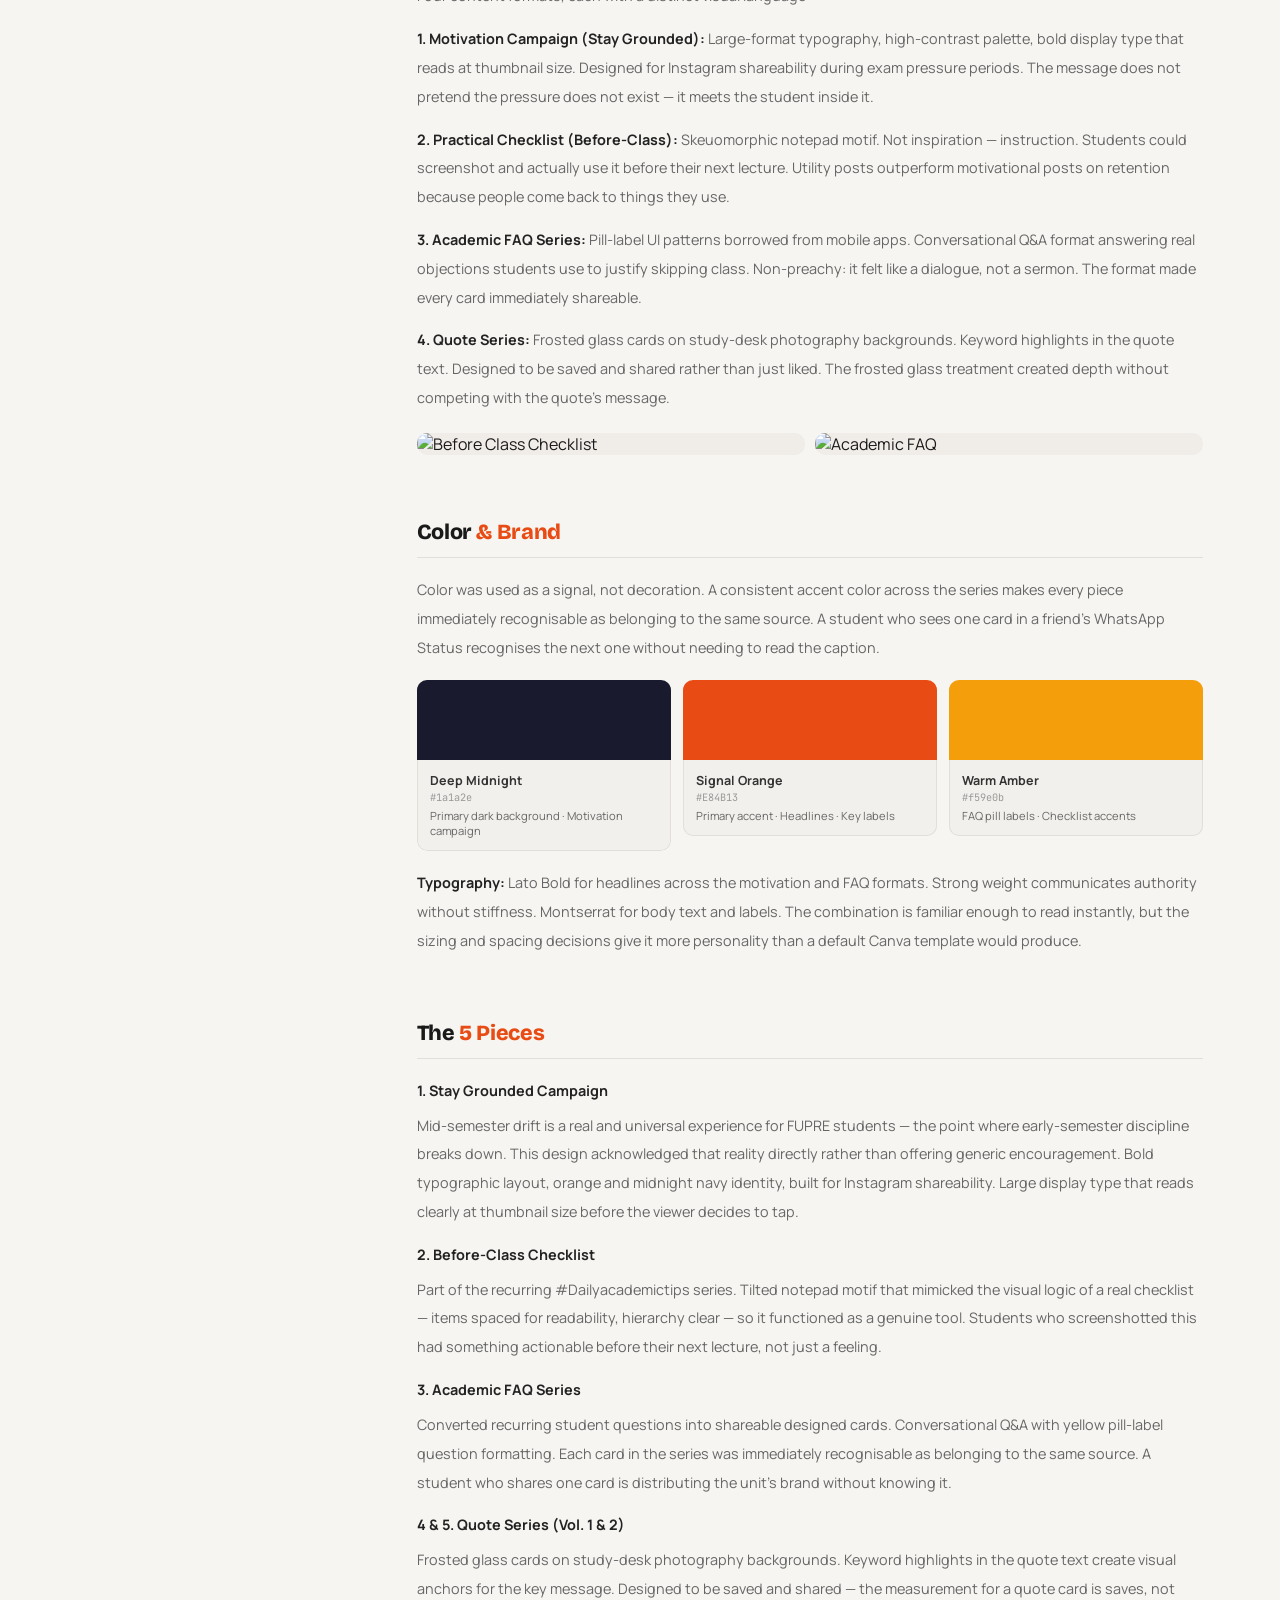
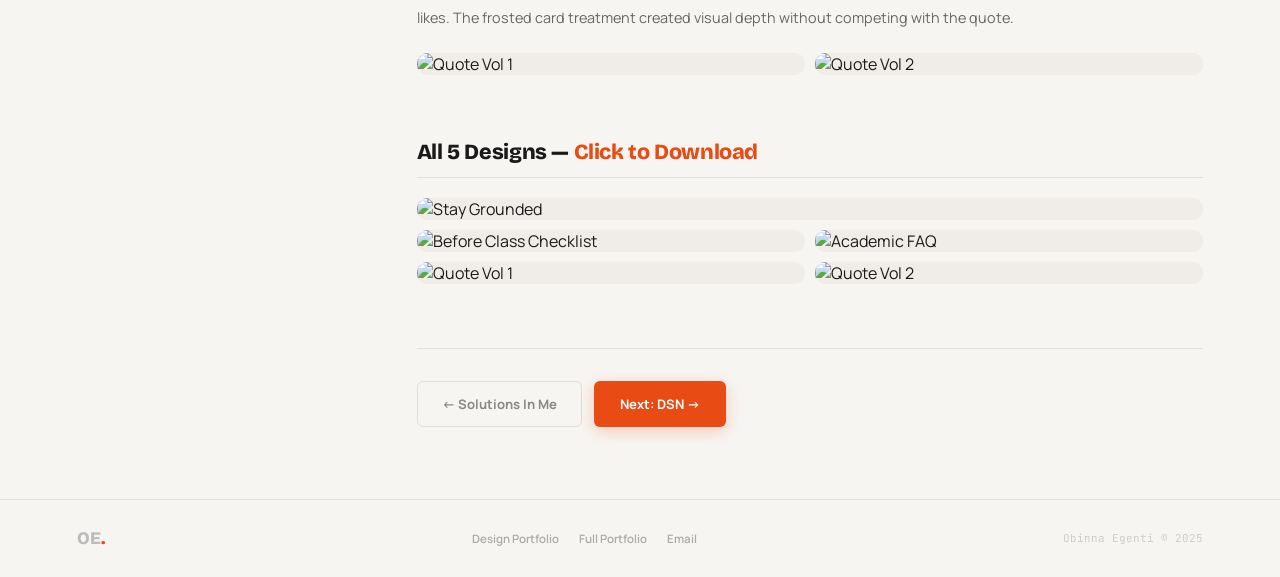
==== commit 237062ab: "Add files via upload" ====
--- a/dlcf.html
+++ b/dlcf.html
@@ -14,7 +14,6 @@
     <a href="https://obinna18.github.io" class="nav-link hide-mob">← Full Portfolio</a>
     <a href="index.html" class="nav-link">← Design Portfolio</a>
     <a href="mailto:preciousobinna260@gmail.com" class="nav-hire">Hire Me</a>
-    <button class="theme-toggle" id="themeToggle" aria-label="Toggle theme" title="Toggle dark/light mode">🌙</button>
   </div>
 </nav>
 
@@ -124,16 +123,16 @@
       <div class="cs-block" id="pieces">
         <div class="cs-block-title">The <em>5 Pieces</em></div>
 
-        <p class="cs-p" style="font-weight:700;color:var(--swatch-name-color);margin-bottom:6px;">1. Stay Grounded Campaign</p>
+        <p class="cs-p" style="font-weight:700;color:#222;margin-bottom:6px;">1. Stay Grounded Campaign</p>
         <p class="cs-p">Mid-semester drift is a real and universal experience for FUPRE students — the point where early-semester discipline breaks down. This design acknowledged that reality directly rather than offering generic encouragement. Bold typographic layout, orange and midnight navy identity, built for Instagram shareability. Large display type that reads clearly at thumbnail size before the viewer decides to tap.</p>
 
-        <p class="cs-p" style="font-weight:700;color:var(--swatch-name-color);margin-bottom:6px;">2. Before-Class Checklist</p>
+        <p class="cs-p" style="font-weight:700;color:#222;margin-bottom:6px;">2. Before-Class Checklist</p>
         <p class="cs-p">Part of the recurring #Dailyacademictips series. Tilted notepad motif that mimicked the visual logic of a real checklist — items spaced for readability, hierarchy clear — so it functioned as a genuine tool. Students who screenshotted this had something actionable before their next lecture, not just a feeling.</p>
 
-        <p class="cs-p" style="font-weight:700;color:var(--swatch-name-color);margin-bottom:6px;">3. Academic FAQ Series</p>
+        <p class="cs-p" style="font-weight:700;color:#222;margin-bottom:6px;">3. Academic FAQ Series</p>
         <p class="cs-p">Converted recurring student questions into shareable designed cards. Conversational Q&amp;A with yellow pill-label question formatting. Each card in the series was immediately recognisable as belonging to the same source. A student who shares one card is distributing the unit's brand without knowing it.</p>
 
-        <p class="cs-p" style="font-weight:700;color:var(--swatch-name-color);margin-bottom:6px;">4 &amp; 5. Quote Series (Vol. 1 &amp; 2)</p>
+        <p class="cs-p" style="font-weight:700;color:#222;margin-bottom:6px;">4 &amp; 5. Quote Series (Vol. 1 &amp; 2)</p>
         <p class="cs-p">Frosted glass cards on study-desk photography backgrounds. Keyword highlights in the quote text create visual anchors for the key message. Designed to be saved and shared — the measurement for a quote card is saves, not likes. The frosted card treatment created visual depth without competing with the quote.</p>
 
         <div class="img-gallery">
@@ -167,7 +166,7 @@
         </div>
       </div>
 
-      <div style="display:flex;gap:12px;flex-wrap:wrap;padding-top:32px;border-top:1px solid var(--border-nav);">
+      <div style="display:flex;gap:12px;flex-wrap:wrap;padding-top:32px;border-top:1px solid #E2DED9;">
         <a href="sim.html" class="btn-ghost">← Solutions In Me</a>
         <a href="dsn.html" class="btn-orange">Next: DSN →</a>
       </div>
@@ -191,18 +190,5 @@
 var blocks=document.querySelectorAll('.cs-block');var links=document.querySelectorAll('.cs-nav a');
 window.addEventListener('scroll',function(){var pos=window.scrollY+100;blocks.forEach(function(b){if(b.offsetTop<=pos&&b.offsetTop+b.offsetHeight>pos){links.forEach(function(l){l.classList.remove('active')});var active=document.querySelector('.cs-nav a[href="#'+b.id+'"]');if(active)active.classList.add('active');}});});
 </script>
-
-<script>
-(function(){
-  var btn = document.getElementById('themeToggle');
-  var stored = localStorage.getItem('theme');
-  if(stored === 'dark'){ document.body.classList.add('dark'); btn.textContent = '☀️'; }
-  btn.addEventListener('click', function(){
-    var isDark = document.body.classList.toggle('dark');
-    btn.textContent = isDark ? '☀️' : '🌙';
-    localStorage.setItem('theme', isDark ? 'dark' : 'light');
-  });
-})();
-</script>
 </body>
 </html>
--- a/style.css
+++ b/style.css
@@ -3,326 +3,145 @@
 *,*::before,*::after{box-sizing:border-box;margin:0;padding:0}
 html{scroll-behavior:smooth}
 body{
-  background:var(--bg);color:var(--text);
+  background:#F7F5F2;color:#1A1A1A;
   font-family:'Manrope',sans-serif;
   -webkit-font-smoothing:antialiased;
   overflow-x:hidden;
-  transition:background .25s,color .25s;
 }
 a{color:inherit;text-decoration:none}
 img{display:block;max-width:100%}
 button{cursor:pointer;font-family:inherit;border:none;background:none}
 
-/* ── LIGHT THEME (default) ── */
 :root{
   --orange:#E84B13;
   --orange-dark:#c93d0a;
-  --bg:#F7F5F2;
-  --bg-nav:rgba(247,245,242,0.97);
-  --card:#FFFFFF;
-  --border:#E2DED9;
-  --border-nav:#EBEBEB;
-  --muted:#666;
-  --faint:#999;
-  --text:#1A1A1A;
-  --text-strong:#0D0D0D;
-  --text-dim:#555;
-  --nav-link-color:#777;
-  --nav-link-border:#DDD;
-  --card-inner:#F2F0EC;
-  --card-inner-border:#E8E5E0;
-  --thumb-bg:#E8E5E0;
-  --contact-box-bg:#EDEBE7;
-  --contact-box-border:#DEDBD6;
-  --sidebar-active-bg:#F0EDE9;
-  --foot-logo-color:#BBBBBB;
-  --foot-link-color:#AAAAAA;
-  --foot-copy-color:#CCCCCC;
-  --highlight-bg:#FAFAF8;
-  --highlight-border:#E8E5E0;
-  --swatch-info-bg:#F2F0EC;
-  --swatch-info-border:#E2DED9;
-  --swatch-name-color:var(--foot-logo-color);
-  --swatch-hex-color:#999;
-  --tool-chip-bg:#F5F3F0;
-  --tool-chip-border:#E0DDD8;
-  --tool-chip-color:var(--text-dim);
-  --tag-bg:#F5F3F0;
-  --tag-border:#E0DDD8;
-  --tag-color:var(--nav-link-color);
-  --back-btn-bg:#FFFFFF;
-  --back-btn-border:#DEDBD6;
-  --proj-img-bg:#F0EDE9;
 }
 
-/* ── DARK THEME ── */
-body.dark{
-  --bg:#111;
-  --bg-nav:rgba(17,17,17,0.97);
-  --card:#1A1A1A;
-  --border:#252525;
-  --border-nav:#1e1e1e;
-  --muted:#888;
-  --faint:#444;
-  --text:#E8E5E0;
-  --text-strong:#FFFFFF;
-  --text-dim:#555;
-  --nav-link-color:#777;
-  --nav-link-border:#2a2a2a;
-  --card-inner:#141414;
-  --card-inner-border:#0d0d0d;
-  --thumb-bg:#0d0d0d;
-  --contact-box-bg:#0d0d0d;
-  --contact-box-border:#1e1e1e;
-  --sidebar-active-bg:#1a1a1a;
-  --foot-logo-color:#333;
-  --foot-link-color:#444;
-  --foot-copy-color:var(--foot-logo-color);
-  --highlight-bg:#1a1a1a;
-  --highlight-border:#252525;
-  --swatch-info-bg:#1a1a1a;
-  --swatch-info-border:#222;
-  --swatch-name-color:#ddd;
-  --swatch-hex-color:var(--text-dim);
-  --tool-chip-bg:#141414;
-  --tool-chip-border:#222;
-  --tool-chip-color:#aaa;
-  --tag-bg:#1f1f1f;
-  --tag-border:#2a2a2a;
-  --tag-color:var(--tag-color);
-  --back-btn-bg:#1a1a1a;
-  --back-btn-border:#2a2a2a;
-  --proj-img-bg:#141414;
-}
-
-/* ── THEME TOGGLE BUTTON ── */
-.theme-toggle{
-  width:36px;height:36px;border-radius:8px;
-  border:1px solid var(--nav-link-border);
-  color:var(--nav-link-color);
-  background:none;
-  display:flex;align-items:center;justify-content:center;
-  font-size:1rem;flex-shrink:0;
-  transition:border-color .2s,color .2s,background .2s;
-}
-.theme-toggle:hover{border-color:var(--orange);color:var(--orange)}
-
-/* ── NAV ── */
+/* NAV */
 nav{
   position:fixed;top:0;left:0;right:0;z-index:100;
   display:flex;align-items:center;justify-content:space-between;
   padding:0 6%;height:64px;
-  background:var(--bg-nav);
+  background:rgba(247,245,242,0.97);
   backdrop-filter:blur(16px);
-  border-bottom:1px solid var(--border-nav);
+  border-bottom:1px solid #E2DED9;
 }
-.nav-logo{
-  font-family:'Bricolage Grotesque',sans-serif;
-  font-size:1.25rem;font-weight:800;letter-spacing:-.02em;
-}
+.nav-logo{font-family:'Bricolage Grotesque',sans-serif;font-size:1.25rem;font-weight:800;letter-spacing:-.02em;}
 .nav-logo span{color:var(--orange)}
 .nav-links{display:flex;align-items:center;gap:10px;flex-wrap:wrap}
-.nav-link{
-  padding:7px 15px;border-radius:6px;
-  border:1px solid var(--nav-link-border);
-  font-size:.72rem;font-weight:600;color:var(--nav-link-color);
-  transition:all .2s;white-space:nowrap;
-}
+.nav-link{padding:7px 15px;border-radius:6px;border:1px solid #DDD;font-size:.72rem;font-weight:600;color:#888;transition:all .2s;white-space:nowrap;}
 .nav-link:hover{border-color:var(--orange);color:var(--orange)}
-.nav-hire{
-  padding:8px 18px;border-radius:6px;
-  background:var(--orange);color:#fff;
-  font-size:.72rem;font-weight:700;
-  transition:background .2s,transform .15s;display:inline-block;white-space:nowrap;
-}
+.nav-hire{padding:8px 18px;border-radius:6px;background:var(--orange);color:#fff;font-size:.72rem;font-weight:700;transition:background .2s,transform .15s;display:inline-block;white-space:nowrap;}
 .nav-hire:hover{background:var(--orange-dark);transform:translateY(-1px)}
 
-/* ── SECTION LABELS ── */
-.eyebrow{
-  font-family:'JetBrains Mono',monospace;
-  font-size:.6rem;color:var(--orange);
-  text-transform:uppercase;letter-spacing:.18em;
-  margin-bottom:8px;display:block;
-}
-.section-title{
-  font-family:'Bricolage Grotesque',sans-serif;
-  font-size:clamp(1.7rem,3.2vw,2.4rem);
-  font-weight:800;letter-spacing:-.025em;
-  margin-bottom:40px;
-}
+/* SECTION LABELS */
+.eyebrow{font-family:'JetBrains Mono',monospace;font-size:.6rem;color:var(--orange);text-transform:uppercase;letter-spacing:.18em;margin-bottom:8px;display:block;}
+.section-title{font-family:'Bricolage Grotesque',sans-serif;font-size:clamp(1.7rem,3.2vw,2.4rem);font-weight:800;letter-spacing:-.025em;margin-bottom:40px;}
 
-/* ── BUTTONS ── */
-.btn-orange{
-  display:inline-flex;align-items:center;gap:6px;
-  background:var(--orange);color:#fff;
-  border-radius:6px;padding:13px 26px;
-  font-size:.82rem;font-weight:700;
-  transition:background .2s,transform .15s,box-shadow .2s;
-  box-shadow:0 4px 16px rgba(232,75,19,.3);
-}
-.btn-orange:hover{background:var(--orange-dark);transform:translateY(-2px);box-shadow:0 8px 24px rgba(232,75,19,.4)}
-.btn-ghost{
-  display:inline-flex;align-items:center;gap:6px;
-  padding:13px 24px;border-radius:6px;
-  border:1px solid var(--nav-link-border);color:var(--muted);
-  font-size:.82rem;font-weight:700;
-  transition:border-color .2s,color .2s;
-}
+/* BUTTONS */
+.btn-orange{display:inline-flex;align-items:center;gap:6px;background:var(--orange);color:#fff;border-radius:6px;padding:13px 26px;font-size:.82rem;font-weight:700;transition:background .2s,transform .15s,box-shadow .2s;box-shadow:0 4px 16px rgba(232,75,19,.25);}
+.btn-orange:hover{background:var(--orange-dark);transform:translateY(-2px);box-shadow:0 8px 24px rgba(232,75,19,.35)}
+.btn-ghost{display:inline-flex;align-items:center;gap:6px;padding:13px 24px;border-radius:6px;border:1px solid #DDD;color:#888;font-size:.82rem;font-weight:700;transition:border-color .2s,color .2s;}
 .btn-ghost:hover{border-color:var(--orange);color:var(--orange)}
 
-/* ── PROJECT CARD (Joshua style) ── */
-.project-card{
-  background:var(--card);
-  border:1px solid var(--border);
-  border-radius:16px;overflow:hidden;
-  display:grid;grid-template-columns:1.1fr 1fr;
-  transition:border-color .25s,transform .3s,box-shadow .3s;
-}
-.project-card:hover{
-  border-color:var(--orange);
-  transform:translateY(-3px);
-  box-shadow:0 20px 60px rgba(0,0,0,.5);
-}
-.proj-img{background:var(--proj-img-bg);position:relative;overflow:hidden;min-height:300px}
+/* PROJECT CARD */
+.project-card{background:#FFFFFF;border:1px solid #E2DED9;border-radius:16px;overflow:hidden;display:grid;grid-template-columns:1.1fr 1fr;transition:border-color .25s,transform .3s,box-shadow .3s;}
+.project-card:hover{border-color:var(--orange);transform:translateY(-3px);box-shadow:0 20px 60px rgba(0,0,0,.1);}
+.proj-img{background:#F0EDE9;position:relative;overflow:hidden;min-height:300px}
 .proj-hero{width:100%;height:228px;object-fit:cover;object-position:top;display:block;transition:transform .4s}
 .project-card:hover .proj-hero{transform:scale(1.04)}
-.proj-thumbs{display:grid;grid-template-columns:1fr 1fr 1fr;gap:2px;padding:2px;background:var(--contact-box-bg)}
+.proj-thumbs{display:grid;grid-template-columns:1fr 1fr 1fr;gap:2px;padding:2px;background:#E8E5E0}
 .proj-thumbs img{width:100%;height:66px;object-fit:cover;object-position:top;transition:transform .4s}
 .project-card:hover .proj-thumbs img{transform:scale(1.05)}
 .proj-img.solo .proj-hero{height:300px}
 .proj-body{padding:34px 30px;display:flex;flex-direction:column;justify-content:space-between;gap:12px}
 .proj-scope{font-family:'JetBrains Mono',monospace;font-size:.57rem;color:var(--orange);text-transform:uppercase;letter-spacing:.14em;margin-bottom:4px}
 .proj-name{font-family:'Bricolage Grotesque',sans-serif;font-size:1.45rem;font-weight:800;letter-spacing:-.02em;line-height:1.1;margin-bottom:10px}
-.proj-desc{font-size:.85rem;line-height:1.9;color:var(--muted);flex:1}
+.proj-desc{font-size:.85rem;line-height:1.9;color:#666;flex:1}
 .proj-footer{display:flex;flex-direction:column;gap:12px;margin-top:14px}
 .tag-row{display:flex;flex-wrap:wrap;gap:6px}
-.tag{padding:4px 10px;border-radius:4px;border:1px solid var(--nav-link-border);background:var(--tag-bg);font-size:.62rem;font-weight:600;color:var(--tag-color);letter-spacing:.04em}
-.btn-view{
-  display:inline-flex;align-items:center;gap:6px;
-  background:var(--orange);color:#fff;
-  border-radius:6px;padding:12px 22px;
-  font-size:.8rem;font-weight:700;width:fit-content;
-  transition:background .2s,transform .15s,box-shadow .2s;
-  box-shadow:0 4px 14px rgba(232,75,19,.3);
-}
-.btn-view:hover{background:var(--orange-dark);transform:translateY(-1px);box-shadow:0 7px 20px rgba(232,75,19,.4)}
+.tag{padding:4px 10px;border-radius:4px;border:1px solid #E0DDD8;background:#F5F3F0;font-size:.62rem;font-weight:600;color:#888;letter-spacing:.04em}
+.btn-view{display:inline-flex;align-items:center;gap:6px;background:var(--orange);color:#fff;border-radius:6px;padding:12px 22px;font-size:.8rem;font-weight:700;width:fit-content;transition:background .2s,transform .15s,box-shadow .2s;box-shadow:0 4px 14px rgba(232,75,19,.25);}
+.btn-view:hover{background:var(--orange-dark);transform:translateY(-1px);box-shadow:0 7px 20px rgba(232,75,19,.35)}
 
-/* ── TOOLKIT ── */
+/* TOOLKIT */
 .toolkit-grid{display:grid;grid-template-columns:repeat(3,1fr);gap:10px}
-.tool-chip{
-  padding:15px 18px;border:1px solid var(--swatch-info-border);border-radius:8px;
-  background:var(--proj-img-bg);font-size:.82rem;font-weight:700;color:var(--tool-chip-color);
-  transition:border-color .2s,color .2s;
-}
-.tool-chip:hover{border-color:var(--orange);color:var(--text-strong)}
+.tool-chip{padding:15px 18px;border:1px solid #E0DDD8;border-radius:8px;background:#F5F3F0;font-size:.82rem;font-weight:700;color:#666;transition:border-color .2s,color .2s;}
+.tool-chip:hover{border-color:var(--orange);color:var(--orange)}
 
-/* ── CONTACT ── */
-.contact-box{
-  background:var(--contact-box-bg);border:1px solid var(--border-nav);border-radius:16px;
-  padding:56px 48px;text-align:center;
-}
+/* CONTACT */
+.contact-box{background:#EDEBE7;border:1px solid #DEDBD6;border-radius:16px;padding:56px 48px;text-align:center;}
 .contact-box h2{font-family:'Bricolage Grotesque',sans-serif;font-size:clamp(1.8rem,4vw,3rem);font-weight:800;letter-spacing:-.025em;line-height:1;margin-bottom:14px}
 .contact-box h2 em{color:var(--orange);font-style:normal}
-.contact-box p{font-size:.9rem;color:var(--muted);margin-bottom:36px;line-height:1.7}
+.contact-box p{font-size:.9rem;color:#666;margin-bottom:36px;line-height:1.7}
 .contact-btns{display:flex;gap:12px;justify-content:center;flex-wrap:wrap}
 
-/* ── FOOTER ── */
-footer{
-  padding:28px 6%;border-top:1px solid var(--border-nav);
-  display:flex;align-items:center;justify-content:space-between;flex-wrap:wrap;gap:12px;
-}
-.foot-logo{font-family:'Bricolage Grotesque',sans-serif;font-size:1.1rem;font-weight:800;color:var(--foot-logo-color)}
+/* FOOTER */
+footer{padding:28px 6%;border-top:1px solid #E2DED9;display:flex;align-items:center;justify-content:space-between;flex-wrap:wrap;gap:12px;}
+.foot-logo{font-family:'Bricolage Grotesque',sans-serif;font-size:1.1rem;font-weight:800;color:#BBBBBB}
 .foot-logo span{color:var(--orange)}
 .foot-links{display:flex;gap:20px}
-.foot-links a{font-size:.72rem;font-weight:600;color:var(--foot-link-color);transition:color .2s}
+.foot-links a{font-size:.72rem;font-weight:600;color:#AAAAAA;transition:color .2s}
 .foot-links a:hover{color:var(--orange)}
-.foot-copy{font-size:.68rem;color:var(--foot-logo-color);font-family:'JetBrains Mono',monospace}
+.foot-copy{font-size:.68rem;color:#CCCCCC;font-family:'JetBrains Mono',monospace}
 
-/* ── PROJECT PAGE STYLES ── */
-.proj-page-hero{
-  padding:110px 6% 64px;
-  border-bottom:1px solid var(--border-nav);
-}
-.back-btn{
-  display:inline-flex;align-items:center;gap:6px;
-  font-size:.72rem;font-weight:700;color:var(--text-dim);
-  padding:7px 14px;border:1px solid var(--nav-link-border);border-radius:5px;
-  background:var(--card-inner);margin-bottom:28px;
-  transition:all .2s;
-}
+/* PROJECT PAGE */
+.proj-page-hero{padding:110px 6% 64px;border-bottom:1px solid #E2DED9;}
+.back-btn{display:inline-flex;align-items:center;gap:6px;font-size:.72rem;font-weight:700;color:#888;padding:7px 14px;border:1px solid #DEDBD6;border-radius:5px;background:#FFFFFF;margin-bottom:28px;transition:all .2s;}
 .back-btn:hover{color:var(--orange);border-color:var(--orange)}
 .proj-page-scope{font-family:'JetBrains Mono',monospace;font-size:.58rem;color:var(--orange);text-transform:uppercase;letter-spacing:.16em;margin-bottom:8px}
 .proj-page-title{font-family:'Bricolage Grotesque',sans-serif;font-size:clamp(2.4rem,5.5vw,4.2rem);font-weight:800;letter-spacing:-.03em;line-height:.95;margin-bottom:20px}
 .proj-page-title em{color:var(--orange);font-style:normal}
-.proj-page-desc{font-size:1rem;line-height:1.9;color:var(--muted);max-width:620px;margin-bottom:32px}
+.proj-page-desc{font-size:1rem;line-height:1.9;color:#666;max-width:620px;margin-bottom:32px}
 .proj-badges{display:flex;flex-wrap:wrap;gap:8px;margin-bottom:32px}
-.pbadge{font-size:.6rem;font-weight:700;letter-spacing:.08em;text-transform:uppercase;padding:5px 12px;border-radius:4px;border:1px solid var(--nav-link-border);color:var(--text-dim)}
-.proj-page-stats{display:flex;gap:40px;flex-wrap:wrap;padding-top:28px;border-top:1px solid var(--border-nav)}
+.pbadge{font-size:.6rem;font-weight:700;letter-spacing:.08em;text-transform:uppercase;padding:5px 12px;border-radius:4px;border:1px solid #DDD;color:#888}
+.proj-page-stats{display:flex;gap:40px;flex-wrap:wrap;padding-top:28px;border-top:1px solid #E2DED9}
 .pstat{display:flex;flex-direction:column;gap:3px}
 .pstat-num{font-family:'Bricolage Grotesque',sans-serif;font-size:1.9rem;font-weight:800;line-height:1}
 .pstat-num em{color:var(--orange);font-style:normal}
-.pstat-lbl{font-size:.6rem;font-weight:700;color:var(--text-dim);text-transform:uppercase;letter-spacing:.1em}
+.pstat-lbl{font-size:.6rem;font-weight:700;color:#999;text-transform:uppercase;letter-spacing:.1em}
 
-/* ── CONTENT SECTIONS ── */
+/* CONTENT SECTIONS */
 .content-wrap{padding:72px 6%}
 .content-grid{display:grid;grid-template-columns:260px 1fr;gap:80px;align-items:start}
 .content-sidebar{position:sticky;top:84px}
 .cs-nav{display:flex;flex-direction:column;gap:2px}
-.cs-nav a{
-  padding:9px 14px;border-radius:6px;
-  font-size:.75rem;font-weight:600;color:var(--text-dim);
-  transition:all .2s;border-left:2px solid transparent;
-}
-.cs-nav a:hover,.cs-nav a.active{color:var(--orange);border-left-color:var(--orange);background:var(--card-inner)}
+.cs-nav a{padding:9px 14px;border-radius:6px;font-size:.75rem;font-weight:600;color:#888;transition:all .2s;border-left:2px solid transparent;}
+.cs-nav a:hover,.cs-nav a.active{color:var(--orange);border-left-color:var(--orange);background:#F0EDE9}
 .content-body{min-width:0}
 .cs-block{margin-bottom:64px;scroll-margin-top:84px}
-.cs-block-title{
-  font-family:'Bricolage Grotesque',sans-serif;
-  font-size:1.35rem;font-weight:800;letter-spacing:-.018em;
-  margin-bottom:18px;padding-bottom:12px;
-  border-bottom:1px solid var(--border-nav);
-}
+.cs-block-title{font-family:'Bricolage Grotesque',sans-serif;font-size:1.35rem;font-weight:800;letter-spacing:-.018em;margin-bottom:18px;padding-bottom:12px;border-bottom:1px solid #E2DED9;}
 .cs-block-title em{color:var(--orange);font-style:normal}
-.cs-p{font-size:.9rem;line-height:2;color:var(--muted);margin-bottom:14px}
-.cs-p strong{color:var(--swatch-name-color);font-weight:700}
+.cs-p{font-size:.9rem;line-height:2;color:#666;margin-bottom:14px}
+.cs-p strong{color:#222;font-weight:700}
 .cs-p em{color:var(--orange);font-style:normal}
 
-/* Color swatches */
+/* SWATCHES */
 .color-row{display:flex;gap:12px;flex-wrap:wrap;margin:18px 0}
 .swatch{border-radius:10px;overflow:hidden;flex:1;min-width:140px}
 .swatch-color{height:80px}
-.swatch-info{padding:12px;background:var(--card-inner);border:1px solid var(--swatch-info-border);border-top:none;border-radius:0 0 10px 10px}
-.swatch-name{font-size:.78rem;font-weight:700;color:var(--swatch-name-color);margin-bottom:2px}
-.swatch-hex{font-family:'JetBrains Mono',monospace;font-size:.64rem;color:var(--text-dim)}
-.swatch-role{font-size:.7rem;color:var(--muted);margin-top:4px}
+.swatch-info{padding:12px;background:#F2F0EC;border:1px solid #E2DED9;border-top:none;border-radius:0 0 10px 10px}
+.swatch-name{font-size:.78rem;font-weight:700;color:#333;margin-bottom:2px}
+.swatch-hex{font-family:'JetBrains Mono',monospace;font-size:.64rem;color:#999}
+.swatch-role{font-size:.7rem;color:#666;margin-top:4px}
 
-/* Image gallery */
+/* IMAGE GALLERY */
 .img-gallery{display:grid;grid-template-columns:1fr 1fr;gap:10px;margin:20px 0}
 .img-gallery.one{grid-template-columns:1fr}
 .img-gallery.three{grid-template-columns:1fr 1fr 1fr}
-.gimg{border-radius:10px;overflow:hidden;background:var(--card-inner);cursor:pointer;position:relative;transition:transform .25s}
+.gimg{border-radius:10px;overflow:hidden;background:#F0EDE9;cursor:pointer;position:relative;transition:transform .25s}
 .gimg:hover{transform:scale(1.01)}
 .gimg img{width:100%;display:block;object-fit:cover}
-.gimg::after{
-  content:'↓ Download';
-  position:absolute;bottom:8px;right:8px;
-  background:rgba(0,0,0,.85);color:#fff;
-  font-size:.58rem;font-weight:700;letter-spacing:.06em;
-  padding:4px 10px;border-radius:4px;
-  opacity:0;transition:opacity .2s;
-}
+.gimg::after{content:'↓ Download';position:absolute;bottom:8px;right:8px;background:rgba(0,0,0,.7);color:#fff;font-size:.58rem;font-weight:700;letter-spacing:.06em;padding:4px 10px;border-radius:4px;opacity:0;transition:opacity .2s;}
 .gimg:hover::after{opacity:1}
 .gimg.span2{grid-column:span 2}
 
-/* Highlight box */
-.highlight{
-  background:var(--card-inner);border:1px solid var(--highlight-border);border-left:3px solid var(--orange);
-  border-radius:8px;padding:18px 20px;margin:18px 0;
-}
-.highlight p{font-size:.86rem;line-height:1.8;color:var(--tool-chip-color);margin:0}
-.highlight p strong{color:var(--swatch-name-color)}
+/* HIGHLIGHT */
+.highlight{background:#FFF8F5;border:1px solid #F0DDD8;border-left:3px solid var(--orange);border-radius:8px;padding:18px 20px;margin:18px 0;}
+.highlight p{font-size:.86rem;line-height:1.8;color:#666;margin:0}
+.highlight p strong{color:#222}
 
-/* ── RESPONSIVE ── */
+/* RESPONSIVE */
 @media(max-width:900px){
   .content-grid{grid-template-columns:1fr;gap:40px}
   .content-sidebar{display:none}
